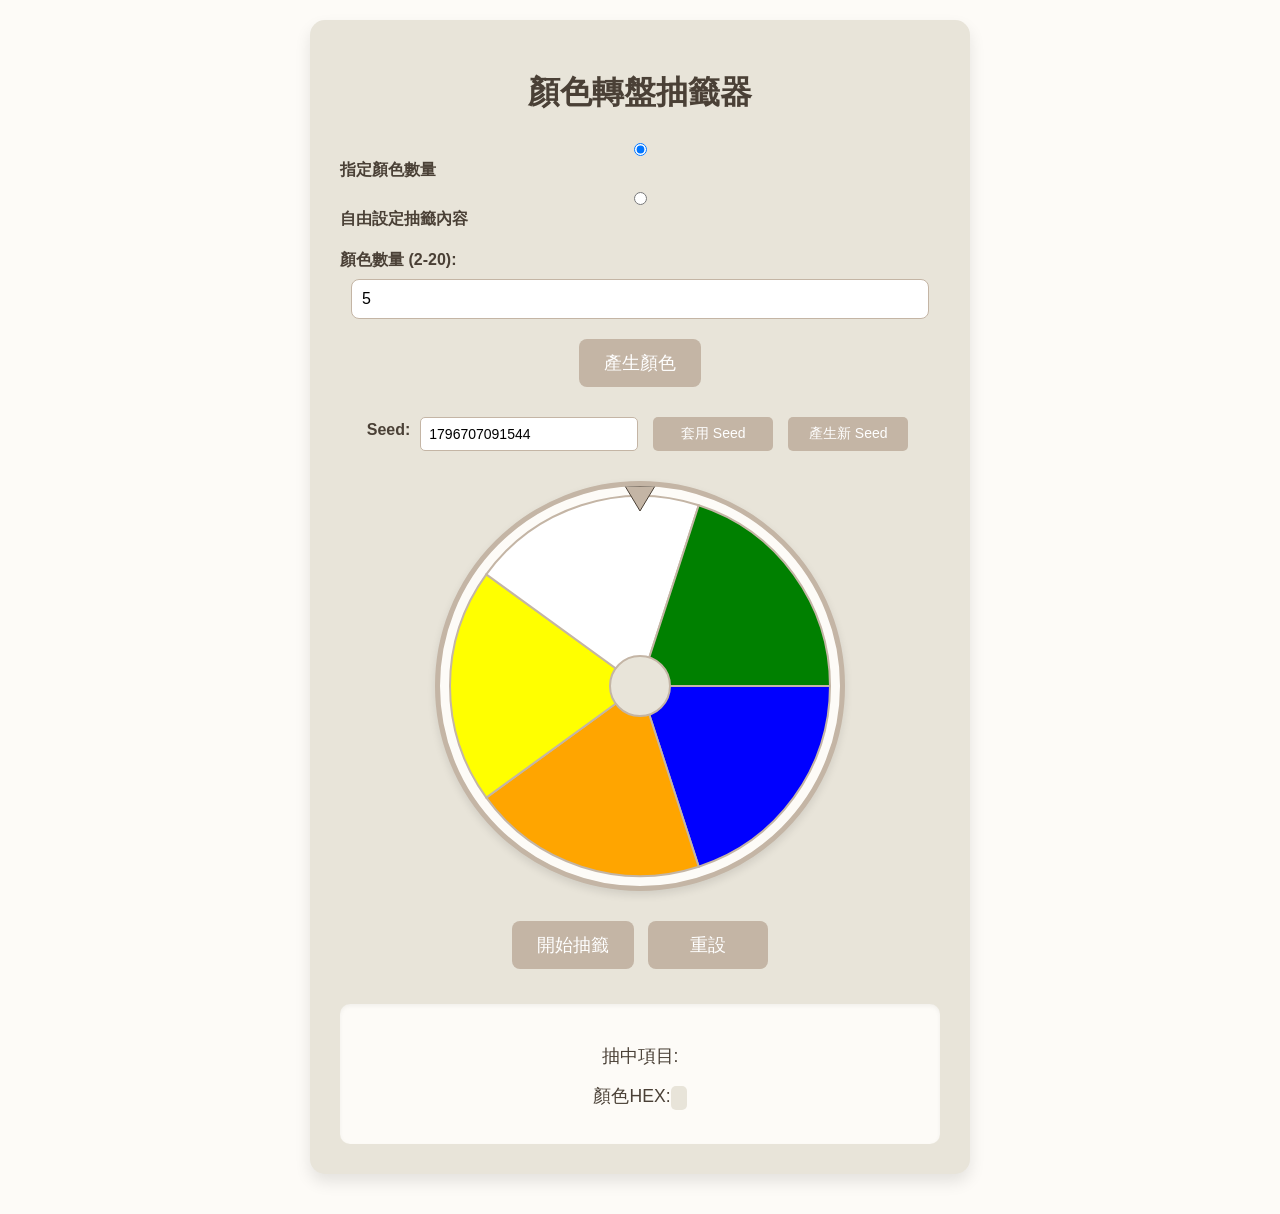
==== index.html @ 840bf8fc "Deploy static page" ====
<!-- Version: v1.0.3 -->
<!DOCTYPE html>
<html lang="zh-Hant">
<head>
    <meta charset="UTF-8">
    <meta name="viewport" content="width=device-width, initial-scale=1.0">
    <title>顏色轉盤抽籤器</title>
    <style>
        body {
            font-family: 'Segoe UI', Tahoma, Geneva, Verdana, sans-serif;
            display: flex;
            flex-direction: column;
            align-items: center;
            justify-content: flex-start; /* Align to top for better layout on smaller screens */
            min-height: 100vh;
            margin: 0;
            padding: 20px;
            background-color: #FDFBF7; /* 燕麥白 */
            color: #4A4036; /* 深炭棕 */
            box-sizing: border-box;
        }
        .container {
            background-color: #E8E4D9; /* 奶茶米色 */
            padding: 30px;
            border-radius: 15px;
            box-shadow: 0 8px 16px rgba(0, 0, 0, 0.1);
            text-align: center;
            max-width: 600px; /* Wider container for better layout */
            width: 100%;
            margin-bottom: 20px;
        }
        h1 {
            color: #4A4036;
            margin-bottom: 25px;
        }
        .mode-selection {
            margin-bottom: 20px;
        }
        .mode-selection input[type="radio"] {
            margin-right: 5px;
        }
        .mode-selection label {
            margin-right: 15px;
            font-weight: bold;
            cursor: pointer;
        }
        label {
            display: block;
            margin-bottom: 8px;
            font-weight: bold;
            text-align: left;
        }
        input[type="number"],
        textarea {
            width: calc(100% - 22px); /* Account for padding and border */
            padding: 10px;
            margin-bottom: 15px;
            border: 1px solid #C4B5A5;
            border-radius: 8px;
            font-size: 16px;
            box-sizing: border-box;
        }
        button {
            background-color: #C4B5A5; /* 莫蘭迪駝色 */
            color: white;
            padding: 12px 25px;
            border: none;
            border-radius: 8px;
            font-size: 18px;
            cursor: pointer;
            transition: background-color 0.3s ease, transform 0.1s ease;
            margin: 5px;
            min-width: 120px;
        }
        button:hover {
            background-color: #A59685;
            transform: translateY(-2px);
        }
        button:disabled {
            background-color: #D3D3D3;
            cursor: not-allowed;
            transform: none;
        }
        #wheelCanvas {
            background-color: #FDFBF7; /* Inner background for canvas */
            border: 5px solid #C4B5A5;
            border-radius: 50%; /* Make it a perfect circle */
            margin: 25px auto;
            display: block;
            box-shadow: 0 4px 8px rgba(0, 0, 0, 0.1);
        }
        #result {
            margin-top: 30px;
            padding: 20px;
            background-color: #FDFBF7;
            border-radius: 10px;
            box-shadow: inset 0 2px 4px rgba(0, 0, 0, 0.05);
            min-height: 100px;
            display: flex;
            flex-direction: column;
            justify-content: center;
            align-items: center;
        }
        #result p {
            margin: 8px 0;
            font-size: 1.1em;
            font-weight: 500;
        }
        #pickedItem {
            font-size: 1.3em;
            font-weight: bold;
            color: #4A4036;
        }
        #pickedColorCode {
            font-family: 'Courier New', Courier, monospace;
            background-color: #E8E4D9;
            padding: 3px 8px;
            border-radius: 5px;
            font-size: 0.9em;
        }
        #pickedColorBlock {
            width: 60px;
            height: 60px;
            border-radius: 50%;
            margin-left: 15px;
            vertical-align: middle;
            box-shadow: 0 2px 5px rgba(0, 0, 0, 0.2);
        }

        /* Responsive adjustments */
        @media (max-width: 600px) {
            .container {
                padding: 20px;
            }
            button {
                width: calc(100% - 10px);
                margin: 5px 0;
            }
            #wheelCanvas {
                width: 280px;
                height: 280px;
            }
        }
    </style>
</head>
<body>
    <div class="container">
        <h1>顏色轉盤抽籤器</h1>

        <div class="mode-selection">
            <input type="radio" id="modeColors" name="mode" value="colors" checked onchange="switchMode()">
            <label for="modeColors">指定顏色數量</label>
            <input type="radio" id="modeCustom" name="mode" value="custom" onchange="switchMode()">
            <label for="modeCustom">自由設定抽籤內容</label>
        </div>

        <div id="colors-mode-controls">
            <label for="colorCount">顏色數量 (2-20):</label>
            <input type="number" id="colorCount" value="5" min="2" max="20">
            <button onclick="generateColorsAndDraw()">產生顏色</button>
        </div>

        <div id="custom-mode-controls" style="display:none;">
            <label for="customItems">輸入項目 (每行一個):</label>
            <textarea id="customItems" rows="5" placeholder="吃火鍋
吃壽司
吃牛排"></textarea>
            <button onclick="setCustomItemsAndDraw()">設定項目</button>
        </div>

        <div class="seed-controls" style="margin-top: 20px; margin-bottom: 20px; display: flex; align-items: center; justify-content: center; flex-wrap: wrap;">
            <label for="seedInput" style="margin-right: 10px; font-weight: bold;">Seed:</label>
            <input type="text" id="seedInput" placeholder="輸入 Seed 或留空自動產生" style="padding: 8px; border: 1px solid #C4B5A5; border-radius: 5px; font-size: 14px; margin-right: 10px; flex-grow: 1; max-width: 200px;">
            <button onclick="setSeedAndRegenerate()" style="background-color: #C4B5A5; color: white; padding: 8px 15px; border: none; border-radius: 5px; cursor: pointer; margin-right: 10px; font-size: 14px;">套用 Seed</button>
            <button onclick="generateAndSetNewSeed()" style="background-color: #C4B5A5; color: white; padding: 8px 15px; border: none; border-radius: 5px; cursor: pointer; font-size: 14px;">產生新 Seed</button>
        </div>

        <canvas id="wheelCanvas" width="400" height="400"></canvas>

        <button id="spinButton" onclick="spinWheel()">開始抽籤</button>
        <button id="resetButton" onclick="resetTool()">重設</button>

        <div id="result">
            <p>抽中項目: <span id="pickedItem"></span></p>
            <p>顏色HEX: <span id="pickedColorCode"></span></p>
            <div id="pickedColorBlock" style="width: 60px; height: 60px; border: 1px solid #4A4036; display: inline-block; vertical-align: middle;"></div>
        </div>
    </div>

    <script>
        const canvas = document.getElementById('wheelCanvas');
        const ctx = canvas.getContext('2d');
        const colorCountInput = document.getElementById('colorCount');
        const customItemsTextarea = document.getElementById('customItems');
        const spinButton = document.getElementById('spinButton');
        const resetButton = document.getElementById('resetButton');
        const pickedItemSpan = document.getElementById('pickedItem');
        const pickedColorCodeSpan = document.getElementById('pickedColorCode');
        const pickedColorBlockDiv = document.getElementById('pickedColorBlock');

        let wheelItems = []; // [{text: 'Red', color: '#FF0000', originalIndex: 0}]
        let currentRotation = 0;
        let isSpinning = false;
        let animationId = null;

        let currentSeed = null;
        const SEED_STORAGE_KEY = 'lottery_picker_seed';
        const SIMILARITY_HUE_THRESHOLD = 25; // 25 degrees difference for similarity

        // Simple Linear Congruential Generator (LCG) for seeded randomness
        function seededRandom(seed) {
            let a = 1664525;
            let c = 1013904223;
            let m = Math.pow(2, 32);
            let state = Number(seed) % m; // Ensure seed is a number and within bounds
            if (isNaN(state)) state = 0; // Fallback for non-numeric seeds

            return function() {
                state = (a * state + c) % m;
                return state / m; // Return a float between 0 and 1
            };
        }

        // Generates a more unpredictable seed for initial load or 'New Seed' button
        function generateTrulyRandomSeed() {
            // Use a combination of Math.random, Date.now, and bitwise operations for a better seed
            return Math.floor(Math.random() * 1000000000) + Date.now() + (Math.random() * 1000 | 0);
        }

        function getSeedFromInput() {
            const seedInputValue = document.getElementById('seedInput').value.trim();
            if (seedInputValue) {
                // Try to parse as a number, otherwise use as string seed (which seededRandom will handle)
                const parsedSeed = parseFloat(seedInputValue);
                return isNaN(parsedSeed) ? seedInputValue : parsedSeed;
            }
            return null; // No seed provided
        }

        function updateSeedInputAndState(seed) {
            currentSeed = seed;
            document.getElementById('seedInput').value = seed === null ? '' : seed;
            try {
                localStorage.setItem(SEED_STORAGE_KEY, seed === null ? '' : seed);
            } catch (e) {
                console.error("Failed to save seed to localStorage:", e);
            }
        }

        function generateAndSetNewSeed() {
            const newSeed = generateTrulyRandomSeed();
            updateSeedInputAndState(newSeed);
            regenerateColors();
        }

        function setSeedAndRegenerate() {
            const newSeed = getSeedFromInput();
            updateSeedInputAndState(newSeed);
            regenerateColors();
        }

        function regenerateColors() {
            if (isSpinning) return; // Don't regenerate while spinning
            const seedToUse = currentSeed !== null ? currentSeed : getSeedFromInput();
            if (document.getElementById('modeColors').checked) {
                generateColorsAndDraw(seedToUse);
            } else {
                setCustomItemsAndDraw(seedToUse);
            }
            clearResult();
        }

        // HSL to HEX converter
        function hslToHex(h, s, l) {
            l /= 100;
            const a = s * Math.min(l, 1 - l) / 100;
            const f = n => {
                const k = (n + h / 30) % 12;
                const color = l - a * Math.max(Math.min(k - 3, 9 - k, 1), -1);
                return Math.round(255 * color).toString(16).padStart(2, '0');
            };
            return `#${f(0)}${f(8)}${f(4)}`;
        }

        // Helper to convert hex to HSL for similarity comparison
        function hexToHsl(hex) {
            let r = parseInt(hex.substring(1, 3), 16) / 255;
            let g = parseInt(hex.substring(3, 5), 16) / 255;
            let b = parseInt(hex.substring(5, 7), 16) / 255;

            let max = Math.max(r, g, b), min = Math.min(r, g, b);
            let h, s, l = (max + min) / 2;

            if (max === min) {
                h = s = 0; // achromatic
            } else {
                let d = max - min;
                s = l > 0.5 ? d / (2 - max - min) : d / (max + min);
                switch (max) {
                    case r: h = (g - b) / d + (g < b ? 6 : 0); break;
                    case g: h = (b - r) / d + 2; break;
                    case b: h = (r - g) / d + 4; break;
                }
                h /= 6;
            }

            return {
                h: h * 360,
                s: s * 100,
                l: l * 100
            };
        }

        // Check if a color is too similar to any color in a list
        function isColorSimilar(newHex, existingHexList, hueThreshold = SIMILARITY_HUE_THRESHOLD) { 
            const newHsl = hexToHsl(newHex);
            for (const existingHex of existingHexList) {
                const existingHsl = hexToHsl(existingHex);
                // Calculate absolute hue difference, considering the circular nature of hue (0-360)
                let hueDiff = Math.abs(newHsl.h - existingHsl.h);
                if (hueDiff > 180) { // Handle wrap around (e.g., 350 and 10 are only 20 apart)
                    hueDiff = 360 - hueDiff;
                }
                // For simplicity, primarily check hue similarity. Saturation and Lightness are relatively constant (70,60).
                if (hueDiff < hueThreshold) {
                    return true; // Too similar
                }
            }
            return false; // Not similar to any existing color
        }

        // Define common colors (expanded to 10)
        const commonColors = [
            '#000000', // Black
            '#FFFFFF', // White
            '#FF0000', // Red
            '#008000', // Green
            '#0000FF', // Blue
            '#FFFF00', // Yellow
            '#808080', // Grey
            '#FFA500', // Orange
            '#800080', // Purple
            '#00FFFF'  // Cyan
        ];
        const NUM_COMMON_COLORS = commonColors.length; // This will be 10

        // Generate an array of colors, ensuring common colors are included first, using a seed
        function generateColors(count, seed) {
            const finalGeneratedColors = [];
            const commonColorsPool = [...commonColors];
            const usedColors = new Set();
            const rng = seededRandom(seed === null ? generateTrulyRandomSeed() : seed); // Use provided seed or generate one

            // Determine how many colors to pick from commonColors
            const numToPickFromCommon = Math.min(count, NUM_COMMON_COLORS);

            // Pick unique common colors
            for (let i = 0; i < numToPickFromCommon; i++) {
                if (commonColorsPool.length === 0) break; 
                const randomIndex = Math.floor(rng() * commonColorsPool.length);
                const color = commonColorsPool[randomIndex];
                finalGeneratedColors.push(color);
                usedColors.add(color);
                commonColorsPool.splice(randomIndex, 1); // Remove the picked color from the pool
            }

            // If more colors are needed, generate random unique colors
            const numToGenerateRandomly = count - finalGeneratedColors.length;
            for (let i = 0; i < numToGenerateRandomly; i++) {
                let randomColor;
                let attempts = 0; // Add attempts counter to prevent infinite loops in extreme cases
                do { // Use do-while to ensure at least one generation
                    const hue = rng() * 360;
                    randomColor = hslToHex(hue, 70, 60);
                    attempts++;
                } while ((usedColors.has(randomColor) || isColorSimilar(randomColor, Array.from(usedColors))) && attempts < 500); // Limit attempts to avoid infinite loops

                if (!usedColors.has(randomColor) && !isColorSimilar(randomColor, Array.from(usedColors))) {
                     finalGeneratedColors.push(randomColor);
                     usedColors.add(randomColor);
                } else if (attempts >= 500) {
                    // Fallback: if after many attempts we can't find a unique and dissimilar color, just add a random unique one.
                    // This can happen if the requested 'count' is too high for the given similarity threshold.
                    let fallbackColor;
                    do {
                        const hue = rng() * 360;
                        fallbackColor = hslToHex(hue, 70, 60);
                    } while (usedColors.has(fallbackColor));
                    finalGeneratedColors.push(fallbackColor);
                    usedColors.add(fallbackColor);
                }
            }
            return finalGeneratedColors;
        }

        // Get contrasting text color for readability
        function getComplimentaryTextColor(hex) {
            const r = parseInt(hex.substring(1, 3), 16);
            const g = parseInt(hex.substring(3, 5), 16);
            const b = parseInt(hex.substring(5, 7), 16);
            const luminance = (0.299 * r + 0.587 * g + 0.114 * b) / 255;
            return luminance > 0.5 ? '#4A4036' : '#FFFFFF'; // Dark brown for light background, white for dark
        }

        // Draw the wheel
        function drawWheel() {
            ctx.clearRect(0, 0, canvas.width, canvas.height);
            const centerX = canvas.width / 2;
            const centerY = canvas.height / 2;
            const radius = Math.min(centerX, centerY) - 10; // -10 for border margin
            const sliceAngle = wheelItems.length > 0 ? (2 * Math.PI / wheelItems.length) : 0;

            ctx.save();
            ctx.translate(centerX, centerY);
            ctx.rotate(currentRotation);

            wheelItems.forEach((item, i) => {
                ctx.beginPath();
                ctx.moveTo(0, 0);
                ctx.arc(0, 0, radius, i * sliceAngle, (i + 1) * sliceAngle);
                ctx.closePath();
                ctx.fillStyle = item.color;
                ctx.fill();
                ctx.lineWidth = 2;
                ctx.strokeStyle = '#C4B5A5'; // Border color for slices
                ctx.stroke();

                // Draw text for custom items
                if (document.getElementById('modeCustom').checked && item.text) {
                    ctx.save();
                    ctx.rotate(i * sliceAngle + sliceAngle / 2);
                    ctx.textAlign = 'right';
                    ctx.fillStyle = getComplimentaryTextColor(item.color);
                    ctx.font = 'bold 16px sans-serif';

                    // Wrap text if too long for slice
                    const maxTextWidth = radius - 30; // Max width for text
                    const words = item.text.split(' ');
                    let line = '';
                    let lines = [];

                    for (let n = 0; n < words.length; n++) {
                        let testLine = line + words[n] + ' ';
                        let metrics = ctx.measureText(testLine);
                        let testWidth = metrics.width;
                        if (testWidth > maxTextWidth && n > 0) {
                            lines.push(line);
                            line = words[n] + ' ';
                        } else {
                            line = testLine;
                        }
                    }
                    lines.push(line);

                    // Adjust text position for multiple lines
                    let textY = - (lines.length - 1) * 10 / 2; // Roughly center vertically

                    lines.forEach(function(lineText) {
                        ctx.fillText(lineText.trim(), radius - 15, textY);
                        textY += 20; // Line height
                    });

                    ctx.restore();
                }
            });

            ctx.restore();

            // Draw center circle
            ctx.beginPath();
            ctx.arc(centerX, centerY, 30, 0, 2 * Math.PI);
            ctx.fillStyle = '#E8E4D9';
            ctx.fill();
            ctx.lineWidth = 2;
            ctx.strokeStyle = '#C4B5A5';
            ctx.stroke();

            // Draw pointer (triangle at the top of the canvas)
            ctx.beginPath();
            ctx.moveTo(centerX - 15, 0); // Point A (left of top center)
            ctx.lineTo(centerX + 15, 0); // Point B (right of top center)
            ctx.lineTo(centerX, 25);    // Point C (bottom of triangle)
            ctx.closePath();
            ctx.fillStyle = '#C4B5A5';
            ctx.fill();
            ctx.strokeStyle = '#4A4036';
            ctx.lineWidth = 1;
            ctx.stroke();
        }

        // Spin animation
        function spinWheel() {
            if (isSpinning || wheelItems.length === 0) return;
            isSpinning = true;
            spinButton.disabled = true;
            resetButton.disabled = true;

            clearResult();

            const numRotations = 5; // Minimum full rotations
            const seedForTarget = currentSeed !== null ? currentSeed : getSeedFromInput();
            const rngForTarget = seededRandom(seedForTarget === null ? generateTrulyRandomSeed() : seedForTarget);
            const targetSliceIndex = Math.floor(rngForTarget() * wheelItems.length);

            const sliceAngle = (2 * Math.PI / wheelItems.length);
            
            // Calculate target end rotation
            let finalRotationOffset = (1.5 * Math.PI) - (targetSliceIndex * sliceAngle + sliceAngle / 2);
            // Normalize to be positive
            while (finalRotationOffset < 0) finalRotationOffset += 2 * Math.PI;
            
            const totalRotation = currentRotation + finalRotationOffset + (numRotations * 2 * Math.PI);

            const duration = 3000; // ms
            const startTime = performance.now();

            function animate(currentTime) {
                const elapsed = currentTime - startTime;
                const progress = Math.min(elapsed / duration, 1);
                
                // Ease-out cubic
                const easeProgress = 1 - Math.pow(1 - progress, 3);
                
                currentRotation = totalRotation * easeProgress;
                drawWheel();

                if (progress < 1) {
                    animationId = requestAnimationFrame(animate);
                } else {
                    isSpinning = false;
                    spinButton.disabled = false;
                    resetButton.disabled = false;
                    
                    // Ensure final rotation is exact and items align correctly
                    currentRotation = totalRotation; 
                    drawWheel(); // Redraw with exact final rotation

                    // Display the result based on the target slice index
                    displayResult(targetSliceIndex);
                }
            }
            animationId = requestAnimationFrame(animate);
        }

        // Display the final result
        function displayResult(index) {
            const item = wheelItems[index];
            pickedItemSpan.textContent = item.text;
            pickedColorCodeSpan.textContent = item.color;
            pickedColorBlockDiv.style.backgroundColor = item.color;
            pickedColorBlockDiv.style.display = 'inline-block';
        }

        // Mode switching logic
        function switchMode() {
            const modeColors = document.getElementById('modeColors');
            const colorsModeControls = document.getElementById('colors-mode-controls');
            const customModeControls = document.getElementById('custom-mode-controls');

            if (modeColors.checked) {
                colorsModeControls.style.display = 'block';
                customModeControls.style.display = 'none';
                generateColorsAndDraw(currentSeed); // Initialize with colors using current seed
            } else {
                colorsModeControls.style.display = 'none';
                customModeControls.style.display = 'block';
                setCustomItemsAndDraw(currentSeed); // Initialize with custom items using current seed
            }
        }

        // Generate colors and redraw for color quantity mode
        function generateColorsAndDraw(seed) { // Added seed parameter
            const count = parseInt(colorCountInput.value, 10);
            if (isNaN(count) || count < 2 || count > 20) {
                alert('請輸入 2 到 20 之間的顏色數量！');
                colorCountInput.value = Math.max(2, Math.min(20, count || 5)); // Clamp value
                return;
            }
            const colors = generateColors(count, seed); // Pass seed
            wheelItems = colors.map((color, i) => ({
                text: `顏色 ${i + 1}`, 
                color: color,
                originalIndex: i
            }));
            currentRotation = 0; // Reset rotation
            drawWheel();
            clearResult();
        }

        // Set custom items and redraw for custom content mode
        function setCustomItemsAndDraw(seed) { // Added seed parameter
            const items = customItemsTextarea.value.split('\n').map(item => item.trim()).filter(item => item !== '');
            if (items.length === 0) {
                alert('請輸入至少一個抽籤項目！');
                wheelItems = []; // Clear items
                drawWheel(); // Redraw empty wheel
                clearResult();
                return;
            }
            // Generate colors for custom items using the provided seed
            const colors = generateColors(items.length, seed); // Pass seed
            wheelItems = items.map((text, i) => ({
                text: text,
                color: colors[i],
                originalIndex: i
            }));
            currentRotation = 0; // Reset rotation
            drawWheel();
            clearResult();
        }

        // Reset function
        function resetTool() {
            if (isSpinning) {
                cancelAnimationFrame(animationId);
                isSpinning = false;
                spinButton.disabled = false;
                resetButton.disabled = false;
            }
            // Reset seed input to currentSeed state and generate new if null
            if (currentSeed === null) {
                updateSeedInputAndState(generateTrulyRandomSeed());
            } else {
                document.getElementById('seedInput').value = currentSeed;
            }
            document.getElementById('modeColors').checked = true;
            colorCountInput.value = 5;
            customItemsTextarea.value = '';
            switchMode(); // This will also call generateColorsAndDraw with currentSeed
            clearResult();
        }

        // Clear result display
        function clearResult() {
            pickedItemSpan.textContent = '';
            pickedColorCodeSpan.textContent = '';
            pickedColorBlockDiv.style.backgroundColor = 'transparent';
            pickedColorBlockDiv.style.display = 'none';
        }

        // Initial setup
        window.onload = () => {
            // Try to load seed from localStorage
            const savedSeed = localStorage.getItem(SEED_STORAGE_KEY);
            if (savedSeed) {
                updateSeedInputAndState(savedSeed);
            } else {
                updateSeedInputAndState(generateTrulyRandomSeed()); // Generate a new seed if none saved
            }
            switchMode(); // Set initial mode (colors) and draw with the current seed
        };
    </script>
</body>
</html>
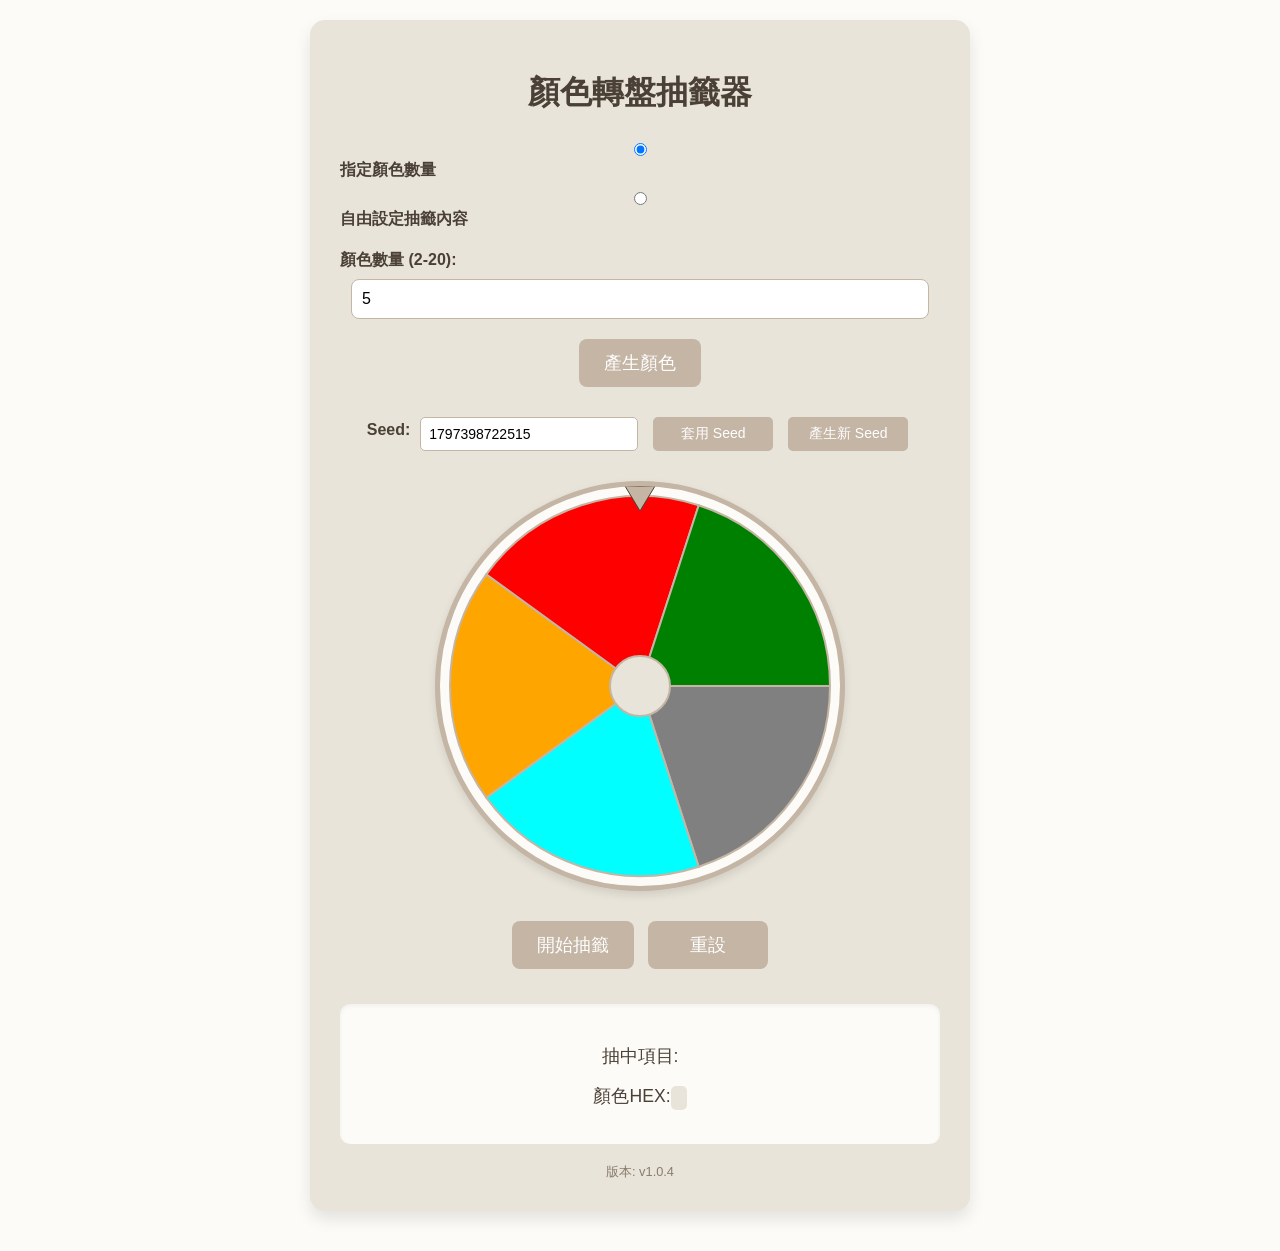
==== commit ca6604b4: "Deploy static page" ====
--- a/index.html
+++ b/index.html
@@ -1,4 +1,4 @@
-<!-- Version: v1.0.3 -->
+<!-- Version: v1.0.4 -->
 <!DOCTYPE html>
 <html lang="zh-Hant">
 <head>
@@ -129,16 +129,64 @@
 
         /* Responsive adjustments */
         @media (max-width: 600px) {
+            body {
+                padding: 10px; /* Reduced body padding for mobile */
+            }
             .container {
-                padding: 20px;
+                padding: 20px 15px; /* Adjust container padding */
+            }
+            h1 {
+                font-size: 1.8em; /* Slightly smaller heading */
+            }
+            .mode-selection label {
+                margin-right: 10px;
+            }
+            input[type="number"],
+            textarea {
+                font-size: 15px;
+                padding: 8px;
             }
             button {
                 width: calc(100% - 10px);
                 margin: 5px 0;
-            }
+                font-size: 16px; /* Smaller button font */
+                padding: 10px 15px;
+            }
+            .seed-controls button { /* Specific adjustment for seed buttons */
+                margin: 5px;
+                font-size: 14px;
+                padding: 8px 12px;
+            }
+            #seedInput {
+                max-width: none; /* Allow seed input to grow fully on mobile */
+                width: calc(100% - 10px); /* Fill space with some margin */
+                margin-bottom: 10px;
+            }
+            .seed-controls {
+                flex-direction: column; /* Stack seed controls vertically */
+                align-items: stretch;
+            }
+            .seed-controls label {
+                text-align: center;
+                margin-right: 0;
+                margin-bottom: 5px;
+            }
+
             #wheelCanvas {
                 width: 280px;
                 height: 280px;
+            }
+            #result {
+                padding: 15px;
+            }
+            #pickedItem {
+                font-size: 1.1em;
+            }
+            #pickedColorCode {
+                font-size: 0.8em;
+            }
+            .version-display {
+                font-size: 0.7em;
             }
         }
     </style>
@@ -184,6 +232,10 @@
             <p>抽中項目: <span id="pickedItem"></span></p>
             <p>顏色HEX: <span id="pickedColorCode"></span></p>
             <div id="pickedColorBlock" style="width: 60px; height: 60px; border: 1px solid #4A4036; display: inline-block; vertical-align: middle;"></div>
+        </div>
+
+        <div class="version-display" style="margin-top: 20px; font-size: 0.8em; color: #8A7B6D;">
+            版本: v1.0.4
         </div>
     </div>
 
@@ -314,7 +366,13 @@
         // Check if a color is too similar to any color in a list
         function isColorSimilar(newHex, existingHexList, hueThreshold = SIMILARITY_HUE_THRESHOLD) { 
             const newHsl = hexToHsl(newHex);
+            // Treat black and white as unique and not similar to other hues
+            if (newHex === '#000000' || newHex === '#FFFFFF') return false; 
+
             for (const existingHex of existingHexList) {
+                // Also treat black and white in existing list as unique
+                if (existingHex === '#000000' || existingHex === '#FFFFFF') continue;
+
                 const existingHsl = hexToHsl(existingHex);
                 // Calculate absolute hue difference, considering the circular nature of hue (0-360)
                 let hueDiff = Math.abs(newHsl.h - existingHsl.h);
@@ -351,12 +409,11 @@
             const usedColors = new Set();
             const rng = seededRandom(seed === null ? generateTrulyRandomSeed() : seed); // Use provided seed or generate one
 
-            // Determine how many colors to pick from commonColors
-            const numToPickFromCommon = Math.min(count, NUM_COMMON_COLORS);
-
             // Pick unique common colors
-            for (let i = 0; i < numToPickFromCommon; i++) {
-                if (commonColorsPool.length === 0) break; 
+            for (let i = 0; i < NUM_COMMON_COLORS; i++) { // Always add all common colors if count allows
+                if (finalGeneratedColors.length >= count) break; // Stop if we have enough colors
+                if (commonColorsPool.length === 0) break; // Should not happen if count <= NUM_COMMON_COLORS
+
                 const randomIndex = Math.floor(rng() * commonColorsPool.length);
                 const color = commonColorsPool[randomIndex];
                 finalGeneratedColors.push(color);
@@ -364,23 +421,22 @@
                 commonColorsPool.splice(randomIndex, 1); // Remove the picked color from the pool
             }
 
-            // If more colors are needed, generate random unique colors
+            // If more colors are needed, generate random unique and dissimilar colors
             const numToGenerateRandomly = count - finalGeneratedColors.length;
             for (let i = 0; i < numToGenerateRandomly; i++) {
                 let randomColor;
                 let attempts = 0; // Add attempts counter to prevent infinite loops in extreme cases
                 do { // Use do-while to ensure at least one generation
                     const hue = rng() * 360;
-                    randomColor = hslToHex(hue, 70, 60);
+                    randomColor = hslToHex(hue, 70, 60); // Keep saturation and lightness consistent for now
                     attempts++;
-                } while ((usedColors.has(randomColor) || isColorSimilar(randomColor, Array.from(usedColors))) && attempts < 500); // Limit attempts to avoid infinite loops
+                } while ((usedColors.has(randomColor) || isColorSimilar(randomColor, Array.from(usedColors))) && attempts < 500); // Limit attempts
 
                 if (!usedColors.has(randomColor) && !isColorSimilar(randomColor, Array.from(usedColors))) {
                      finalGeneratedColors.push(randomColor);
                      usedColors.add(randomColor);
                 } else if (attempts >= 500) {
-                    // Fallback: if after many attempts we can't find a unique and dissimilar color, just add a random unique one.
-                    // This can happen if the requested 'count' is too high for the given similarity threshold.
+                    // Fallback: if after many attempts we can't find a unique and dissimilar color, just add a unique one.
                     let fallbackColor;
                     do {
                         const hue = rng() * 360;
@@ -498,9 +554,8 @@
             clearResult();
 
             const numRotations = 5; // Minimum full rotations
-            const seedForTarget = currentSeed !== null ? currentSeed : getSeedFromInput();
-            const rngForTarget = seededRandom(seedForTarget === null ? generateTrulyRandomSeed() : seedForTarget);
-            const targetSliceIndex = Math.floor(rngForTarget() * wheelItems.length);
+            // FIX: Use Math.random() for genuinely random spin outcomes, not seeded RNG
+            const targetSliceIndex = Math.floor(Math.random() * wheelItems.length); 
 
             const sliceAngle = (2 * Math.PI / wheelItems.length);
             
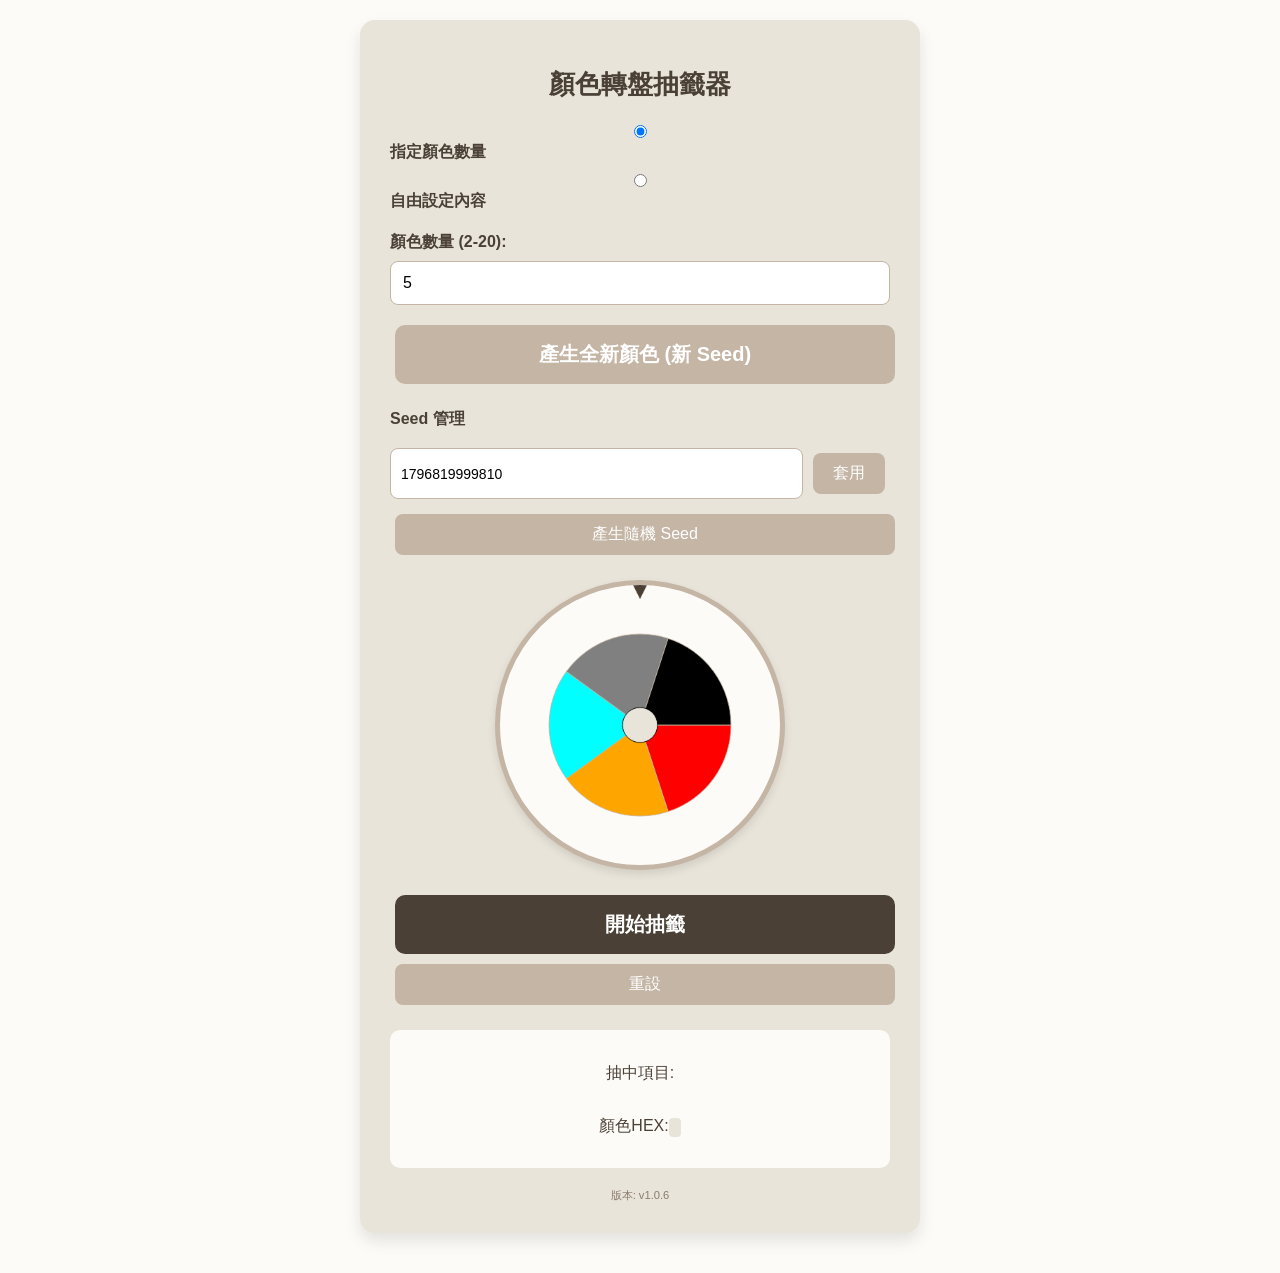
==== commit 3947b6ed: "Deploy static page" ====
--- a/index.html
+++ b/index.html
@@ -1,4 +1,4 @@
-<!-- Version: v1.0.4 -->
+<!-- Version: v1.0.6 -->
 <!DOCTYPE html>
 <html lang="zh-Hant">
 <head>
@@ -11,183 +11,72 @@
             display: flex;
             flex-direction: column;
             align-items: center;
-            justify-content: flex-start; /* Align to top for better layout on smaller screens */
+            justify-content: flex-start;
             min-height: 100vh;
             margin: 0;
             padding: 20px;
-            background-color: #FDFBF7; /* 燕麥白 */
-            color: #4A4036; /* 深炭棕 */
+            background-color: #FDFBF7;
+            color: #4A4036;
             box-sizing: border-box;
         }
         .container {
-            background-color: #E8E4D9; /* 奶茶米色 */
+            background-color: #E8E4D9;
             padding: 30px;
             border-radius: 15px;
             box-shadow: 0 8px 16px rgba(0, 0, 0, 0.1);
             text-align: center;
-            max-width: 600px; /* Wider container for better layout */
+            max-width: 500px;
             width: 100%;
             margin-bottom: 20px;
         }
-        h1 {
-            color: #4A4036;
-            margin-bottom: 25px;
-        }
-        .mode-selection {
-            margin-bottom: 20px;
-        }
-        .mode-selection input[type="radio"] {
-            margin-right: 5px;
-        }
-        .mode-selection label {
-            margin-right: 15px;
+        h1 { color: #4A4036; margin-bottom: 20px; font-size: 1.6em; }
+        .mode-selection { margin-bottom: 20px; }
+        .mode-selection input[type="radio"] { margin-right: 5px; }
+        .mode-selection label { margin-right: 15px; font-weight: bold; cursor: pointer; }
+        label { display: block; margin-bottom: 8px; font-weight: bold; text-align: left; }
+        
+        input[type="number"], textarea {
+            width: 100%; padding: 12px; margin-bottom: 15px; border: 1px solid #C4B5A5; border-radius: 8px; font-size: 16px; box-sizing: border-box;
+        }
+
+        /* Main Action Buttons */
+        .btn-primary {
+            width: 100%;
+            padding: 16px;
+            font-size: 20px;
             font-weight: bold;
+            background-color: #C4B5A5;
+            color: white;
+            border: none;
+            border-radius: 10px;
             cursor: pointer;
-        }
-        label {
-            display: block;
-            margin-bottom: 8px;
-            font-weight: bold;
-            text-align: left;
-        }
-        input[type="number"],
-        textarea {
-            width: calc(100% - 22px); /* Account for padding and border */
-            padding: 10px;
-            margin-bottom: 15px;
-            border: 1px solid #C4B5A5;
-            border-radius: 8px;
-            font-size: 16px;
-            box-sizing: border-box;
-        }
+            margin-top: 5px;
+            transition: background-color 0.3s, transform 0.1s;
+        }
+        .btn-primary:hover { background-color: #A59685; transform: translateY(-2px); }
+        .btn-primary:disabled { background-color: #D3D3D3; cursor: not-allowed; transform: none; }
+
         button {
-            background-color: #C4B5A5; /* 莫蘭迪駝色 */
-            color: white;
-            padding: 12px 25px;
-            border: none;
-            border-radius: 8px;
-            font-size: 18px;
-            cursor: pointer;
-            transition: background-color 0.3s ease, transform 0.1s ease;
-            margin: 5px;
-            min-width: 120px;
-        }
-        button:hover {
-            background-color: #A59685;
-            transform: translateY(-2px);
-        }
-        button:disabled {
-            background-color: #D3D3D3;
-            cursor: not-allowed;
-            transform: none;
-        }
+            background-color: #C4B5A5; color: white; padding: 10px 20px; border: none; border-radius: 8px; font-size: 16px; cursor: pointer; margin: 5px;
+        }
+
+        .seed-controls { margin: 20px 0; display: flex; flex-direction: column; gap: 10px; }
+        .seed-input-group { display: flex; gap: 5px; width: 100%; }
+        .seed-input-group input { flex-grow: 1; padding: 10px; border: 1px solid #C4B5A5; border-radius: 8px; font-size: 14px; }
+
         #wheelCanvas {
-            background-color: #FDFBF7; /* Inner background for canvas */
-            border: 5px solid #C4B5A5;
-            border-radius: 50%; /* Make it a perfect circle */
-            margin: 25px auto;
-            display: block;
-            box-shadow: 0 4px 8px rgba(0, 0, 0, 0.1);
-        }
-        #result {
-            margin-top: 30px;
-            padding: 20px;
-            background-color: #FDFBF7;
-            border-radius: 10px;
-            box-shadow: inset 0 2px 4px rgba(0, 0, 0, 0.05);
-            min-height: 100px;
-            display: flex;
-            flex-direction: column;
-            justify-content: center;
-            align-items: center;
-        }
-        #result p {
-            margin: 8px 0;
-            font-size: 1.1em;
-            font-weight: 500;
-        }
-        #pickedItem {
-            font-size: 1.3em;
-            font-weight: bold;
-            color: #4A4036;
-        }
-        #pickedColorCode {
-            font-family: 'Courier New', Courier, monospace;
-            background-color: #E8E4D9;
-            padding: 3px 8px;
-            border-radius: 5px;
-            font-size: 0.9em;
-        }
-        #pickedColorBlock {
-            width: 60px;
-            height: 60px;
-            border-radius: 50%;
-            margin-left: 15px;
-            vertical-align: middle;
-            box-shadow: 0 2px 5px rgba(0, 0, 0, 0.2);
-        }
-
-        /* Responsive adjustments */
-        @media (max-width: 600px) {
-            body {
-                padding: 10px; /* Reduced body padding for mobile */
-            }
-            .container {
-                padding: 20px 15px; /* Adjust container padding */
-            }
-            h1 {
-                font-size: 1.8em; /* Slightly smaller heading */
-            }
-            .mode-selection label {
-                margin-right: 10px;
-            }
-            input[type="number"],
-            textarea {
-                font-size: 15px;
-                padding: 8px;
-            }
-            button {
-                width: calc(100% - 10px);
-                margin: 5px 0;
-                font-size: 16px; /* Smaller button font */
-                padding: 10px 15px;
-            }
-            .seed-controls button { /* Specific adjustment for seed buttons */
-                margin: 5px;
-                font-size: 14px;
-                padding: 8px 12px;
-            }
-            #seedInput {
-                max-width: none; /* Allow seed input to grow fully on mobile */
-                width: calc(100% - 10px); /* Fill space with some margin */
-                margin-bottom: 10px;
-            }
-            .seed-controls {
-                flex-direction: column; /* Stack seed controls vertically */
-                align-items: stretch;
-            }
-            .seed-controls label {
-                text-align: center;
-                margin-right: 0;
-                margin-bottom: 5px;
-            }
-
-            #wheelCanvas {
-                width: 280px;
-                height: 280px;
-            }
-            #result {
-                padding: 15px;
-            }
-            #pickedItem {
-                font-size: 1.1em;
-            }
-            #pickedColorCode {
-                font-size: 0.8em;
-            }
-            .version-display {
-                font-size: 0.7em;
-            }
+            background-color: #FDFBF7; border: 5px solid #C4B5A5; border-radius: 50%; margin: 20px auto; display: block; box-shadow: 0 4px 8px rgba(0,0,0,0.1); width: 280px; height: 280px;
+        }
+        #result { margin-top: 20px; padding: 15px; background-color: #FDFBF7; border-radius: 10px; min-height: 80px; display: flex; flex-direction: column; align-items: center; justify-content: center; }
+        #pickedItem { font-size: 1.2em; font-weight: bold; }
+        #pickedColorCode { font-family: monospace; background: #E8E4D9; padding: 2px 6px; border-radius: 4px; }
+        #pickedColorBlock { width: 50px; height: 50px; border-radius: 50%; margin-top: 10px; border: 1px solid #4A4036; }
+
+        @media (max-width: 480px) {
+            .container { padding: 20px 15px; }
+            h1 { font-size: 1.4em; }
+            #wheelCanvas { width: 250px; height: 250px; }
+            .btn-primary { font-size: 18px; padding: 14px; }
         }
     </style>
 </head>
@@ -199,44 +88,42 @@
             <input type="radio" id="modeColors" name="mode" value="colors" checked onchange="switchMode()">
             <label for="modeColors">指定顏色數量</label>
             <input type="radio" id="modeCustom" name="mode" value="custom" onchange="switchMode()">
-            <label for="modeCustom">自由設定抽籤內容</label>
+            <label for="modeCustom">自由設定內容</label>
         </div>
 
         <div id="colors-mode-controls">
             <label for="colorCount">顏色數量 (2-20):</label>
             <input type="number" id="colorCount" value="5" min="2" max="20">
-            <button onclick="generateColorsAndDraw()">產生顏色</button>
+            <button class="btn-primary" onclick="generateAndSetNewSeed()">產生全新顏色 (新 Seed)</button>
         </div>
 
         <div id="custom-mode-controls" style="display:none;">
             <label for="customItems">輸入項目 (每行一個):</label>
-            <textarea id="customItems" rows="5" placeholder="吃火鍋
-吃壽司
-吃牛排"></textarea>
-            <button onclick="setCustomItemsAndDraw()">設定項目</button>
-        </div>
-
-        <div class="seed-controls" style="margin-top: 20px; margin-bottom: 20px; display: flex; align-items: center; justify-content: center; flex-wrap: wrap;">
-            <label for="seedInput" style="margin-right: 10px; font-weight: bold;">Seed:</label>
-            <input type="text" id="seedInput" placeholder="輸入 Seed 或留空自動產生" style="padding: 8px; border: 1px solid #C4B5A5; border-radius: 5px; font-size: 14px; margin-right: 10px; flex-grow: 1; max-width: 200px;">
-            <button onclick="setSeedAndRegenerate()" style="background-color: #C4B5A5; color: white; padding: 8px 15px; border: none; border-radius: 5px; cursor: pointer; margin-right: 10px; font-size: 14px;">套用 Seed</button>
-            <button onclick="generateAndSetNewSeed()" style="background-color: #C4B5A5; color: white; padding: 8px 15px; border: none; border-radius: 5px; cursor: pointer; font-size: 14px;">產生新 Seed</button>
+            <textarea id="customItems" rows="5" placeholder="吃火鍋&#10;吃壽司&#10;吃牛排"></textarea>
+            <button class="btn-primary" onclick="setCustomItemsAndDraw()">設定項目</button>
+        </div>
+
+        <div class="seed-controls">
+            <label>Seed 管理</label>
+            <div class="seed-input-group">
+                <input type="text" id="seedInput" placeholder="輸入特定 Seed">
+                <button onclick="setSeedAndRegenerate()">套用</button>
+            </div>
+            <button onclick="generateAndSetNewSeed()" style="width: 100%;">產生隨機 Seed</button>
         </div>
 
         <canvas id="wheelCanvas" width="400" height="400"></canvas>
 
-        <button id="spinButton" onclick="spinWheel()">開始抽籤</button>
-        <button id="resetButton" onclick="resetTool()">重設</button>
+        <button id="spinButton" class="btn-primary" style="background-color: #4A4036;" onclick="spinWheel()">開始抽籤</button>
+        <button id="resetButton" style="width: 100%; margin-top: 5px;" onclick="resetTool()">重設</button>
 
         <div id="result">
             <p>抽中項目: <span id="pickedItem"></span></p>
             <p>顏色HEX: <span id="pickedColorCode"></span></p>
-            <div id="pickedColorBlock" style="width: 60px; height: 60px; border: 1px solid #4A4036; display: inline-block; vertical-align: middle;"></div>
-        </div>
-
-        <div class="version-display" style="margin-top: 20px; font-size: 0.8em; color: #8A7B6D;">
-            版本: v1.0.4
-        </div>
+            <div id="pickedColorBlock"></div>
+        </div>
+
+        <div style="margin-top: 20px; font-size: 0.7em; color: #8A7B6D;">版本: v1.0.6</div>
     </div>
 
     <script>
@@ -250,53 +137,37 @@
         const pickedColorCodeSpan = document.getElementById('pickedColorCode');
         const pickedColorBlockDiv = document.getElementById('pickedColorBlock');
 
-        let wheelItems = []; // [{text: 'Red', color: '#FF0000', originalIndex: 0}]
+        let wheelItems = [];
         let currentRotation = 0;
         let isSpinning = false;
         let animationId = null;
-
         let currentSeed = null;
-        const SEED_STORAGE_KEY = 'lottery_picker_seed';
-        const SIMILARITY_HUE_THRESHOLD = 25; // 25 degrees difference for similarity
-
-        // Simple Linear Congruential Generator (LCG) for seeded randomness
+        const SEED_STORAGE_KEY = 'lotter…d_v1';
+        const SIMILARITY_HUE_THRESHOLD = 25;
+
         function seededRandom(seed) {
-            let a = 1664525;
-            let c = 1013904223;
-            let m = Math.pow(2, 32);
-            let state = Number(seed) % m; // Ensure seed is a number and within bounds
-            if (isNaN(state)) state = 0; // Fallback for non-numeric seeds
-
+            let state = Number(seed) || 0;
             return function() {
-                state = (a * state + c) % m;
-                return state / m; // Return a float between 0 and 1
+                state = (1664525 * state + 1013904223) % 4294967296;
+                return state / 4294967296;
             };
         }
 
-        // Generates a more unpredictable seed for initial load or 'New Seed' button
         function generateTrulyRandomSeed() {
-            // Use a combination of Math.random, Date.now, and bitwise operations for a better seed
-            return Math.floor(Math.random() * 1000000000) + Date.now() + (Math.random() * 1000 | 0);
+            return Math.floor(Math.random() * 1000000000) + Date.now();
         }
 
         function getSeedFromInput() {
-            const seedInputValue = document.getElementById('seedInput').value.trim();
-            if (seedInputValue) {
-                // Try to parse as a number, otherwise use as string seed (which seededRandom will handle)
-                const parsedSeed = parseFloat(seedInputValue);
-                return isNaN(parsedSeed) ? seedInputValue : parsedSeed;
-            }
-            return null; // No seed provided
+            const val = document.getElementById('seedInput').value.trim();
+            if (!val) return null;
+            const parsed = parseFloat(val);
+            return isNaN(parsed) ? val : parsed;
         }
 
         function updateSeedInputAndState(seed) {
             currentSeed = seed;
             document.getElementById('seedInput').value = seed === null ? '' : seed;
-            try {
-                localStorage.setItem(SEED_STORAGE_KEY, seed === null ? '' : seed);
-            } catch (e) {
-                console.error("Failed to save seed to localStorage:", e);
-            }
+            localStorage.setItem(SEED_STORAGE_KEY, seed === null ? '' : seed);
         }
 
         function generateAndSetNewSeed() {
@@ -306,14 +177,13 @@
         }
 
         function setSeedAndRegenerate() {
-            const newSeed = getSeedFromInput();
-            updateSeedInputAndState(newSeed);
+            updateSeedInputAndState(getSeedFromInput());
             regenerateColors();
         }
 
         function regenerateColors() {
-            if (isSpinning) return; // Don't regenerate while spinning
-            const seedToUse = currentSeed !== null ? currentSeed : getSeedFromInput();
+            if (isSpinning) return;
+            const seedToUse = currentSeed;
             if (document.getElementById('modeColors').checked) {
                 generateColorsAndDraw(seedToUse);
             } else {
@@ -322,7 +192,6 @@
             clearResult();
         }
 
-        // HSL to HEX converter
         function hslToHex(h, s, l) {
             l /= 100;
             const a = s * Math.min(l, 1 - l) / 100;
@@ -334,18 +203,14 @@
             return `#${f(0)}${f(8)}${f(4)}`;
         }
 
-        // Helper to convert hex to HSL for similarity comparison
         function hexToHsl(hex) {
             let r = parseInt(hex.substring(1, 3), 16) / 255;
             let g = parseInt(hex.substring(3, 5), 16) / 255;
             let b = parseInt(hex.substring(5, 7), 16) / 255;
-
             let max = Math.max(r, g, b), min = Math.min(r, g, b);
             let h, s, l = (max + min) / 2;
-
-            if (max === min) {
-                h = s = 0; // achromatic
-            } else {
+            if (max === min) h = s = 0;
+            else {
                 let d = max - min;
                 s = l > 0.5 ? d / (2 - max - min) : d / (max + min);
                 switch (max) {
@@ -355,121 +220,76 @@
                 }
                 h /= 6;
             }
-
-            return {
-                h: h * 360,
-                s: s * 100,
-                l: l * 100
-            };
-        }
-
-        // Check if a color is too similar to any color in a list
-        function isColorSimilar(newHex, existingHexList, hueThreshold = SIMILARITY_HUE_THRESHOLD) { 
+            return {h: h * 360, s: s * 100, l: l * 100};
+        }
+
+        function isColorSimilar(newHex, existingHexList) { 
             const newHsl = hexToHsl(newHex);
-            // Treat black and white as unique and not similar to other hues
             if (newHex === '#000000' || newHex === '#FFFFFF') return false; 
-
             for (const existingHex of existingHexList) {
-                // Also treat black and white in existing list as unique
                 if (existingHex === '#000000' || existingHex === '#FFFFFF') continue;
-
                 const existingHsl = hexToHsl(existingHex);
-                // Calculate absolute hue difference, considering the circular nature of hue (0-360)
                 let hueDiff = Math.abs(newHsl.h - existingHsl.h);
-                if (hueDiff > 180) { // Handle wrap around (e.g., 350 and 10 are only 20 apart)
-                    hueDiff = 360 - hueDiff;
-                }
-                // For simplicity, primarily check hue similarity. Saturation and Lightness are relatively constant (70,60).
-                if (hueDiff < hueThreshold) {
-                    return true; // Too similar
-                }
-            }
-            return false; // Not similar to any existing color
-        }
-
-        // Define common colors (expanded to 10)
-        const commonColors = [
-            '#000000', // Black
-            '#FFFFFF', // White
-            '#FF0000', // Red
-            '#008000', // Green
-            '#0000FF', // Blue
-            '#FFFF00', // Yellow
-            '#808080', // Grey
-            '#FFA500', // Orange
-            '#800080', // Purple
-            '#00FFFF'  // Cyan
-        ];
-        const NUM_COMMON_COLORS = commonColors.length; // This will be 10
-
-        // Generate an array of colors, ensuring common colors are included first, using a seed
+                if (hueDiff > 180) hueDiff = 360 - hueDiff;
+                if (hueDiff < SIMILARITY_HUE_THRESHOLD) return true;
+            }
+            return false;
+        }
+
+        const commonColors = ['#000000', '#FFFFFF', '#FF0000', '#008000', '#0000FF', '#FFFF00', '#808080', '#FFA500', '#800080', '#00FFFF'];
+
         function generateColors(count, seed) {
             const finalGeneratedColors = [];
             const commonColorsPool = [...commonColors];
             const usedColors = new Set();
-            const rng = seededRandom(seed === null ? generateTrulyRandomSeed() : seed); // Use provided seed or generate one
-
-            // Pick unique common colors
-            for (let i = 0; i < NUM_COMMON_COLORS; i++) { // Always add all common colors if count allows
-                if (finalGeneratedColors.length >= count) break; // Stop if we have enough colors
-                if (commonColorsPool.length === 0) break; // Should not happen if count <= NUM_COMMON_COLORS
-
-                const randomIndex = Math.floor(rng() * commonColorsPool.length);
-                const color = commonColorsPool[randomIndex];
+            const rng = seededRandom(seed);
+
+            for (let i = 0; i < commonColors.length; i++) {
+                if (finalGeneratedColors.length >= count) break;
+                const idx = Math.floor(rng() * commonColorsPool.length);
+                const color = commonColorsPool[idx];
                 finalGeneratedColors.push(color);
                 usedColors.add(color);
-                commonColorsPool.splice(randomIndex, 1); // Remove the picked color from the pool
-            }
-
-            // If more colors are needed, generate random unique and dissimilar colors
-            const numToGenerateRandomly = count - finalGeneratedColors.length;
-            for (let i = 0; i < numToGenerateRandomly; i++) {
+                commonColorsPool.splice(idx, 1);
+            }
+
+            while (finalGeneratedColors.length < count) {
                 let randomColor;
-                let attempts = 0; // Add attempts counter to prevent infinite loops in extreme cases
-                do { // Use do-while to ensure at least one generation
-                    const hue = rng() * 360;
-                    randomColor = hslToHex(hue, 70, 60); // Keep saturation and lightness consistent for now
+                let attempts = 0;
+                do {
+                    randomColor = hslToHex(rng() * 360, 70, 60);
                     attempts++;
-                } while ((usedColors.has(randomColor) || isColorSimilar(randomColor, Array.from(usedColors))) && attempts < 500); // Limit attempts
-
+                } while ((usedColors.has(randomColor) || isColorSimilar(randomColor, Array.from(usedColors))) && attempts < 500);
+                
                 if (!usedColors.has(randomColor) && !isColorSimilar(randomColor, Array.from(usedColors))) {
                      finalGeneratedColors.push(randomColor);
                      usedColors.add(randomColor);
                 } else if (attempts >= 500) {
-                    // Fallback: if after many attempts we can't find a unique and dissimilar color, just add a unique one.
-                    let fallbackColor;
-                    do {
-                        const hue = rng() * 360;
-                        fallbackColor = hslToHex(hue, 70, 60);
-                    } while (usedColors.has(fallbackColor));
-                    finalGeneratedColors.push(fallbackColor);
-                    usedColors.add(fallbackColor);
+                    let fallback;
+                    do { fallback = hslToHex(rng() * 360, 70, 60); } while (usedColors.has(fallback));
+                    finalGeneratedColors.push(fallback);
+                    usedColors.add(fallback);
                 }
             }
             return finalGeneratedColors;
         }
 
-        // Get contrasting text color for readability
         function getComplimentaryTextColor(hex) {
-            const r = parseInt(hex.substring(1, 3), 16);
-            const g = parseInt(hex.substring(3, 5), 16);
-            const b = parseInt(hex.substring(5, 7), 16);
-            const luminance = (0.299 * r + 0.587 * g + 0.114 * b) / 255;
-            return luminance > 0.5 ? '#4A4036' : '#FFFFFF'; // Dark brown for light background, white for dark
-        }
-
-        // Draw the wheel
+            let r = parseInt(hex.substring(1, 3), 16) / 255;
+            let g = parseInt(hex.substring(3, 5), 16) / 255;
+            let b = parseInt(hex.substring(5, 7), 16) / 255;
+            let max = Math.max(r, g, b), min = Math.min(r, g, b);
+            let l = (max + min) / 2;
+            return l > 0.5 ? '#4A4036' : '#FFFFFF';
+        }
+
         function drawWheel() {
             ctx.clearRect(0, 0, canvas.width, canvas.height);
-            const centerX = canvas.width / 2;
-            const centerY = canvas.height / 2;
-            const radius = Math.min(centerX, centerY) - 10; // -10 for border margin
+            const centerX = canvas.width/2, centerY = canvas.height/2, radius = 130;
             const sliceAngle = wheelItems.length > 0 ? (2 * Math.PI / wheelItems.length) : 0;
-
             ctx.save();
             ctx.translate(centerX, centerY);
             ctx.rotate(currentRotation);
-
             wheelItems.forEach((item, i) => {
                 ctx.beginPath();
                 ctx.moveTo(0, 0);
@@ -477,127 +297,50 @@
                 ctx.closePath();
                 ctx.fillStyle = item.color;
                 ctx.fill();
-                ctx.lineWidth = 2;
-                ctx.strokeStyle = '#C4B5A5'; // Border color for slices
+                ctx.strokeStyle = '#C4B5A5';
                 ctx.stroke();
-
-                // Draw text for custom items
                 if (document.getElementById('modeCustom').checked && item.text) {
                     ctx.save();
                     ctx.rotate(i * sliceAngle + sliceAngle / 2);
                     ctx.textAlign = 'right';
                     ctx.fillStyle = getComplimentaryTextColor(item.color);
-                    ctx.font = 'bold 16px sans-serif';
-
-                    // Wrap text if too long for slice
-                    const maxTextWidth = radius - 30; // Max width for text
-                    const words = item.text.split(' ');
-                    let line = '';
-                    let lines = [];
-
-                    for (let n = 0; n < words.length; n++) {
-                        let testLine = line + words[n] + ' ';
-                        let metrics = ctx.measureText(testLine);
-                        let testWidth = metrics.width;
-                        if (testWidth > maxTextWidth && n > 0) {
-                            lines.push(line);
-                            line = words[n] + ' ';
-                        } else {
-                            line = testLine;
-                        }
-                    }
-                    lines.push(line);
-
-                    // Adjust text position for multiple lines
-                    let textY = - (lines.length - 1) * 10 / 2; // Roughly center vertically
-
-                    lines.forEach(function(lineText) {
-                        ctx.fillText(lineText.trim(), radius - 15, textY);
-                        textY += 20; // Line height
-                    });
-
+                    ctx.font = 'bold 14px sans-serif';
+                    ctx.fillText(item.text.substring(0, 8), radius - 10, 5);
                     ctx.restore();
                 }
             });
-
             ctx.restore();
-
-            // Draw center circle
-            ctx.beginPath();
-            ctx.arc(centerX, centerY, 30, 0, 2 * Math.PI);
-            ctx.fillStyle = '#E8E4D9';
-            ctx.fill();
-            ctx.lineWidth = 2;
-            ctx.strokeStyle = '#C4B5A5';
-            ctx.stroke();
-
-            // Draw pointer (triangle at the top of the canvas)
-            ctx.beginPath();
-            ctx.moveTo(centerX - 15, 0); // Point A (left of top center)
-            ctx.lineTo(centerX + 15, 0); // Point B (right of top center)
-            ctx.lineTo(centerX, 25);    // Point C (bottom of triangle)
-            ctx.closePath();
-            ctx.fillStyle = '#C4B5A5';
-            ctx.fill();
-            ctx.strokeStyle = '#4A4036';
-            ctx.lineWidth = 1;
-            ctx.stroke();
-        }
-
-        // Spin animation
+            // Center Circle
+            ctx.beginPath(); ctx.arc(centerX, centerY, 25, 0, 2*Math.PI); ctx.fillStyle = '#E8E4D9'; ctx.fill(); ctx.stroke();
+            // Pointer
+            ctx.beginPath(); ctx.moveTo(centerX-10, 0); ctx.lineTo(centerX+10, 0); ctx.lineTo(centerX, 20); ctx.closePath(); ctx.fillStyle = '#4A4036'; ctx.fill();
+        }
+
         function spinWheel() {
             if (isSpinning || wheelItems.length === 0) return;
             isSpinning = true;
             spinButton.disabled = true;
             resetButton.disabled = true;
-
             clearResult();
-
-            const numRotations = 5; // Minimum full rotations
-            // FIX: Use Math.random() for genuinely random spin outcomes, not seeded RNG
-            const targetSliceIndex = Math.floor(Math.random() * wheelItems.length); 
-
+            const targetIdx = Math.floor(Math.random() * wheelItems.length);
             const sliceAngle = (2 * Math.PI / wheelItems.length);
-            
-            // Calculate target end rotation
-            let finalRotationOffset = (1.5 * Math.PI) - (targetSliceIndex * sliceAngle + sliceAngle / 2);
-            // Normalize to be positive
-            while (finalRotationOffset < 0) finalRotationOffset += 2 * Math.PI;
-            
-            const totalRotation = currentRotation + finalRotationOffset + (numRotations * 2 * Math.PI);
-
-            const duration = 3000; // ms
-            const startTime = performance.now();
-
-            function animate(currentTime) {
-                const elapsed = currentTime - startTime;
-                const progress = Math.min(elapsed / duration, 1);
-                
-                // Ease-out cubic
-                const easeProgress = 1 - Math.pow(1 - progress, 3);
-                
-                currentRotation = totalRotation * easeProgress;
+            const totalRotation = currentRotation + (1.5 * Math.PI - (targetIdx * sliceAngle + sliceAngle/2)) + (5 * 2 * Math.PI);
+            const startTime = performance.now(), duration = 2500;
+            function animate(now) {
+                const p = Math.min((now - startTime) / duration, 1);
+                currentRotation = totalRotation * (1 - Math.pow(1 - p, 3));
                 drawWheel();
-
-                if (progress < 1) {
-                    animationId = requestAnimationFrame(animate);
-                } else {
+                if (p < 1) animationId = requestAnimationFrame(animate);
+                else {
                     isSpinning = false;
                     spinButton.disabled = false;
                     resetButton.disabled = false;
-                    
-                    // Ensure final rotation is exact and items align correctly
-                    currentRotation = totalRotation; 
-                    drawWheel(); // Redraw with exact final rotation
-
-                    // Display the result based on the target slice index
-                    displayResult(targetSliceIndex);
+                    displayResult(targetIdx);
                 }
             }
             animationId = requestAnimationFrame(animate);
         }
 
-        // Display the final result
         function displayResult(index) {
             const item = wheelItems[index];
             pickedItemSpan.textContent = item.text;
@@ -606,103 +349,46 @@
             pickedColorBlockDiv.style.display = 'inline-block';
         }
 
-        // Mode switching logic
         function switchMode() {
-            const modeColors = document.getElementById('modeColors');
-            const colorsModeControls = document.getElementById('colors-mode-controls');
-            const customModeControls = document.getElementById('custom-mode-controls');
-
-            if (modeColors.checked) {
-                colorsModeControls.style.display = 'block';
-                customModeControls.style.display = 'none';
-                generateColorsAndDraw(currentSeed); // Initialize with colors using current seed
-            } else {
-                colorsModeControls.style.display = 'none';
-                customModeControls.style.display = 'block';
-                setCustomItemsAndDraw(currentSeed); // Initialize with custom items using current seed
-            }
-        }
-
-        // Generate colors and redraw for color quantity mode
-        function generateColorsAndDraw(seed) { // Added seed parameter
+            const isColors = document.getElementById('modeColors').checked;
+            document.getElementById('colors-mode-controls').style.display = isColors ? 'block' : 'none';
+            document.getElementById('custom-mode-controls').style.display = isColors ? 'none' : 'block';
+            if (isColors && currentSeed === null) generateAndSetNewSeed();
+            else regenerateColors();
+        }
+
+        function generateColorsAndDraw(seed) {
             const count = parseInt(colorCountInput.value, 10);
-            if (isNaN(count) || count < 2 || count > 20) {
-                alert('請輸入 2 到 20 之間的顏色數量！');
-                colorCountInput.value = Math.max(2, Math.min(20, count || 5)); // Clamp value
-                return;
-            }
-            const colors = generateColors(count, seed); // Pass seed
-            wheelItems = colors.map((color, i) => ({
-                text: `顏色 ${i + 1}`, 
-                color: color,
-                originalIndex: i
-            }));
-            currentRotation = 0; // Reset rotation
-            drawWheel();
-            clearResult();
-        }
-
-        // Set custom items and redraw for custom content mode
-        function setCustomItemsAndDraw(seed) { // Added seed parameter
-            const items = customItemsTextarea.value.split('\n').map(item => item.trim()).filter(item => item !== '');
-            if (items.length === 0) {
-                alert('請輸入至少一個抽籤項目！');
-                wheelItems = []; // Clear items
-                drawWheel(); // Redraw empty wheel
-                clearResult();
-                return;
-            }
-            // Generate colors for custom items using the provided seed
-            const colors = generateColors(items.length, seed); // Pass seed
-            wheelItems = items.map((text, i) => ({
-                text: text,
-                color: colors[i],
-                originalIndex: i
-            }));
-            currentRotation = 0; // Reset rotation
-            drawWheel();
-            clearResult();
-        }
-
-        // Reset function
+            const colors = generateColors(count, seed);
+            wheelItems = colors.map((c, i) => ({ text: `顏色 ${i + 1}`, color: c }));
+            currentRotation = 0; drawWheel(); clearResult();
+        }
+
+        function setCustomItemsAndDraw(seed) {
+            const items = customItemsTextarea.value.split('\n').filter(i => i.trim() !== '');
+            if (items.length === 0) return;
+            const colors = generateColors(items.length, seed);
+            wheelItems = items.map((t, i) => ({ text: t, color: colors[i] }));
+            currentRotation = 0; drawWheel(); clearResult();
+        }
+
         function resetTool() {
-            if (isSpinning) {
-                cancelAnimationFrame(animationId);
-                isSpinning = false;
-                spinButton.disabled = false;
-                resetButton.disabled = false;
-            }
-            // Reset seed input to currentSeed state and generate new if null
-            if (currentSeed === null) {
-                updateSeedInputAndState(generateTrulyRandomSeed());
-            } else {
-                document.getElementById('seedInput').value = currentSeed;
-            }
+            if (isSpinning) { cancelAnimationFrame(animationId); isSpinning = false; spinButton.disabled = false; resetButton.disabled = false; }
+            updateSeedInputAndState(currentSeed || generateTrulyRandomSeed());
             document.getElementById('modeColors').checked = true;
             colorCountInput.value = 5;
             customItemsTextarea.value = '';
-            switchMode(); // This will also call generateColorsAndDraw with currentSeed
-            clearResult();
-        }
-
-        // Clear result display
+            switchMode();
+        }
+
         function clearResult() {
-            pickedItemSpan.textContent = '';
-            pickedColorCodeSpan.textContent = '';
-            pickedColorBlockDiv.style.backgroundColor = 'transparent';
-            pickedColorBlockDiv.style.display = 'none';
-        }
-
-        // Initial setup
+            pickedItemSpan.textContent = ''; pickedColorCodeSpan.textContent = ''; pickedColorBlockDiv.style.display = 'none';
+        }
+
         window.onload = () => {
-            // Try to load seed from localStorage
-            const savedSeed = localStorage.getItem(SEED_STORAGE_KEY);
-            if (savedSeed) {
-                updateSeedInputAndState(savedSeed);
-            } else {
-                updateSeedInputAndState(generateTrulyRandomSeed()); // Generate a new seed if none saved
-            }
-            switchMode(); // Set initial mode (colors) and draw with the current seed
+            const s = localStorage.getItem(SEED_STORAGE_KEY);
+            updateSeedInputAndState(s ? (isNaN(parseFloat(s)) ? s : parseFloat(s)) : generateTrulyRandomSeed());
+            switchMode();
         };
     </script>
 </body>
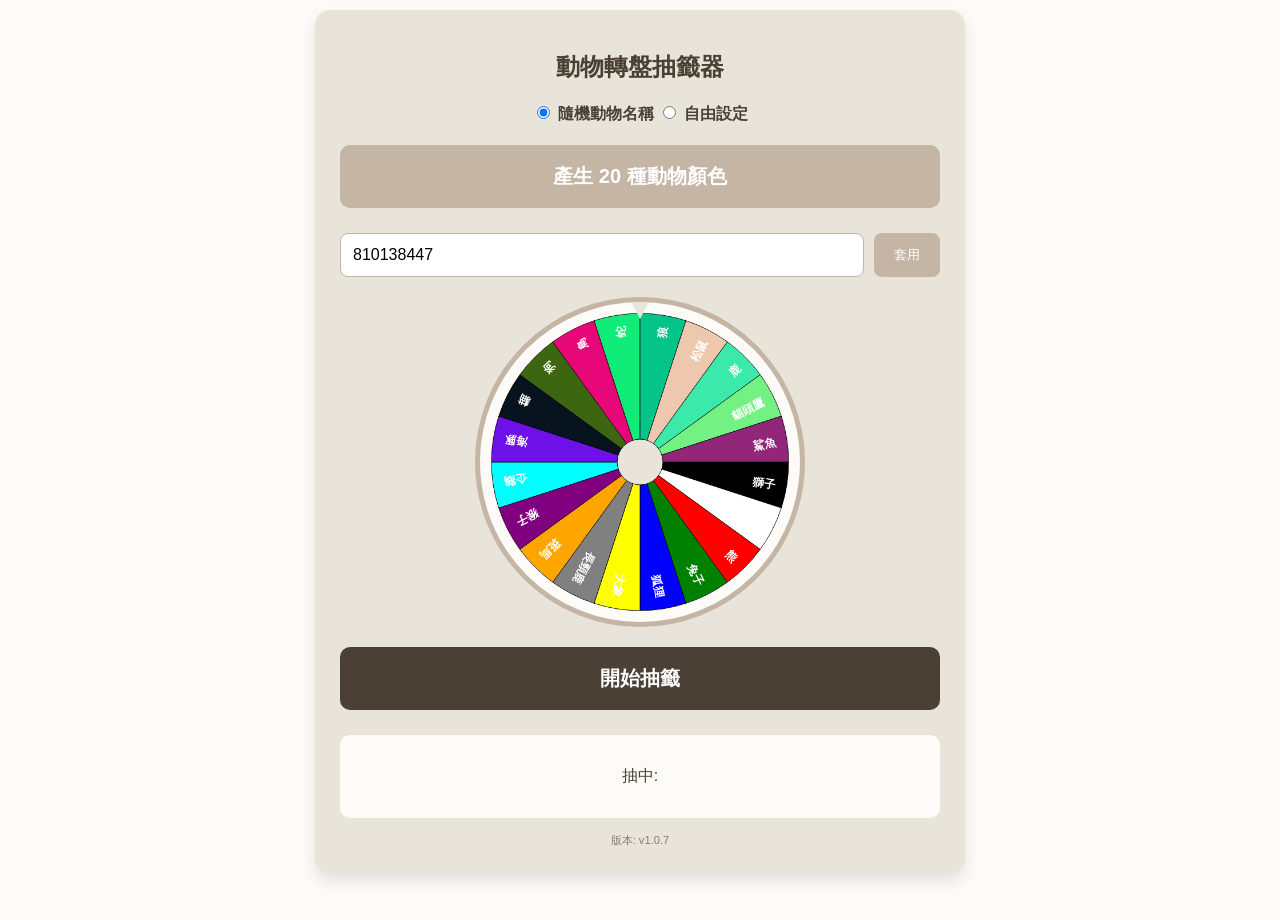
==== commit 690ffb92: "Deploy static page" ====
--- a/index.html
+++ b/index.html
@@ -1,393 +1,187 @@
-<!-- Version: v1.0.6 -->
+<!-- Version: v1.0.7 -->
 <!DOCTYPE html>
 <html lang="zh-Hant">
 <head>
     <meta charset="UTF-8">
     <meta name="viewport" content="width=device-width, initial-scale=1.0">
-    <title>顏色轉盤抽籤器</title>
+    <title>動物轉盤抽籤器</title>
     <style>
         body {
             font-family: 'Segoe UI', Tahoma, Geneva, Verdana, sans-serif;
-            display: flex;
-            flex-direction: column;
-            align-items: center;
-            justify-content: flex-start;
-            min-height: 100vh;
-            margin: 0;
-            padding: 20px;
-            background-color: #FDFBF7;
-            color: #4A4036;
-            box-sizing: border-box;
+            display: flex; flex-direction: column; align-items: center; justify-content: flex-start;
+            min-height: 100vh; margin: 0; padding: 10px; background-color: #FDFBF7; color: #4A4036;
         }
         .container {
-            background-color: #E8E4D9;
-            padding: 30px;
-            border-radius: 15px;
-            box-shadow: 0 8px 16px rgba(0, 0, 0, 0.1);
-            text-align: center;
-            max-width: 500px;
-            width: 100%;
-            margin-bottom: 20px;
+            background-color: #E8E4D9; padding: 25px; border-radius: 15px;
+            box-shadow: 0 8px 16px rgba(0,0,0,0.1); text-align: center; max-width: 600px; width: 100%;
         }
-        h1 { color: #4A4036; margin-bottom: 20px; font-size: 1.6em; }
+        h1 { color: #4A4036; margin-bottom: 20px; font-size: 1.5em; }
         .mode-selection { margin-bottom: 20px; }
-        .mode-selection input[type="radio"] { margin-right: 5px; }
-        .mode-selection label { margin-right: 15px; font-weight: bold; cursor: pointer; }
-        label { display: block; margin-bottom: 8px; font-weight: bold; text-align: left; }
-        
-        input[type="number"], textarea {
-            width: 100%; padding: 12px; margin-bottom: 15px; border: 1px solid #C4B5A5; border-radius: 8px; font-size: 16px; box-sizing: border-box;
+        label { display: block; margin-bottom: 8px; font-weight: bold; }
+        textarea { width: 100%; padding: 12px; margin-bottom: 15px; border: 1px solid #C4B5A5; border-radius: 8px; font-size: 16px; box-sizing: border-box; }
+        .btn-primary {
+            width: 100%; padding: 18px; font-size: 20px; font-weight: bold;
+            background-color: #C4B5A5; color: white; border: none; border-radius: 10px; cursor: pointer; margin-bottom: 10px;
         }
-
-        /* Main Action Buttons */
-        .btn-primary {
-            width: 100%;
-            padding: 16px;
-            font-size: 20px;
-            font-weight: bold;
-            background-color: #C4B5A5;
-            color: white;
-            border: none;
-            border-radius: 10px;
-            cursor: pointer;
-            margin-top: 5px;
-            transition: background-color 0.3s, transform 0.1s;
-        }
-        .btn-primary:hover { background-color: #A59685; transform: translateY(-2px); }
-        .btn-primary:disabled { background-color: #D3D3D3; cursor: not-allowed; transform: none; }
-
-        button {
-            background-color: #C4B5A5; color: white; padding: 10px 20px; border: none; border-radius: 8px; font-size: 16px; cursor: pointer; margin: 5px;
-        }
-
-        .seed-controls { margin: 20px 0; display: flex; flex-direction: column; gap: 10px; }
-        .seed-input-group { display: flex; gap: 5px; width: 100%; }
-        .seed-input-group input { flex-grow: 1; padding: 10px; border: 1px solid #C4B5A5; border-radius: 8px; font-size: 14px; }
-
-        #wheelCanvas {
-            background-color: #FDFBF7; border: 5px solid #C4B5A5; border-radius: 50%; margin: 20px auto; display: block; box-shadow: 0 4px 8px rgba(0,0,0,0.1); width: 280px; height: 280px;
-        }
-        #result { margin-top: 20px; padding: 15px; background-color: #FDFBF7; border-radius: 10px; min-height: 80px; display: flex; flex-direction: column; align-items: center; justify-content: center; }
-        #pickedItem { font-size: 1.2em; font-weight: bold; }
-        #pickedColorCode { font-family: monospace; background: #E8E4D9; padding: 2px 6px; border-radius: 4px; }
-        #pickedColorBlock { width: 50px; height: 50px; border-radius: 50%; margin-top: 10px; border: 1px solid #4A4036; }
-
-        @media (max-width: 480px) {
-            .container { padding: 20px 15px; }
-            h1 { font-size: 1.4em; }
-            #wheelCanvas { width: 250px; height: 250px; }
-            .btn-primary { font-size: 18px; padding: 14px; }
-        }
+        .btn-primary:hover { background-color: #A59685; }
+        .seed-controls { margin: 15px 0; display: flex; gap: 10px; }
+        .seed-controls input { flex-grow: 1; padding: 12px; border: 1px solid #C4B5A5; border-radius: 8px; font-size: 16px; }
+        .seed-controls button { padding: 12px 20px; background-color: #C4B5A5; color: white; border: none; border-radius: 8px; cursor: pointer; }
+        #wheelCanvas { background-color: #FDFBF7; border: 5px solid #C4B5A5; border-radius: 50%; margin: 20px auto; display: block; width: 320px; height: 320px; }
+        #result { margin-top: 15px; padding: 15px; background-color: #FDFBF7; border-radius: 10px; }
+        @media (max-width: 480px) { #wheelCanvas { width: 280px; height: 280px; } }
     </style>
 </head>
 <body>
     <div class="container">
-        <h1>顏色轉盤抽籤器</h1>
-
+        <h1>動物轉盤抽籤器</h1>
         <div class="mode-selection">
-            <input type="radio" id="modeColors" name="mode" value="colors" checked onchange="switchMode()">
-            <label for="modeColors">指定顏色數量</label>
-            <input type="radio" id="modeCustom" name="mode" value="custom" onchange="switchMode()">
-            <label for="modeCustom">自由設定內容</label>
+            <input type="radio" id="modeColors" name="mode" value="colors" checked onchange="switchMode()"> <label style="display:inline;" for="modeColors">隨機動物名稱</label>
+            <input type="radio" id="modeCustom" name="mode" value="custom" onchange="switchMode()"> <label style="display:inline;" for="modeCustom">自由設定</label>
         </div>
-
         <div id="colors-mode-controls">
-            <label for="colorCount">顏色數量 (2-20):</label>
-            <input type="number" id="colorCount" value="5" min="2" max="20">
-            <button class="btn-primary" onclick="generateAndSetNewSeed()">產生全新顏色 (新 Seed)</button>
+            <button class="btn-primary" onclick="generateAndSetNewSeed()">產生 20 種動物顏色</button>
         </div>
-
         <div id="custom-mode-controls" style="display:none;">
-            <label for="customItems">輸入項目 (每行一個):</label>
-            <textarea id="customItems" rows="5" placeholder="吃火鍋&#10;吃壽司&#10;吃牛排"></textarea>
+            <textarea id="customItems" rows="5" placeholder="輸入項目 (每行一個)"></textarea>
             <button class="btn-primary" onclick="setCustomItemsAndDraw()">設定項目</button>
         </div>
-
         <div class="seed-controls">
-            <label>Seed 管理</label>
-            <div class="seed-input-group">
-                <input type="text" id="seedInput" placeholder="輸入特定 Seed">
-                <button onclick="setSeedAndRegenerate()">套用</button>
-            </div>
-            <button onclick="generateAndSetNewSeed()" style="width: 100%;">產生隨機 Seed</button>
+            <input type="text" id="seedInput" placeholder="輸入 Seed">
+            <button onclick="setSeedAndRegenerate()">套用</button>
         </div>
-
-        <canvas id="wheelCanvas" width="400" height="400"></canvas>
-
-        <button id="spinButton" class="btn-primary" style="background-color: #4A4036;" onclick="spinWheel()">開始抽籤</button>
-        <button id="resetButton" style="width: 100%; margin-top: 5px;" onclick="resetTool()">重設</button>
-
+        <canvas id="wheelCanvas" width="560" height="560"></canvas>
+        <button class="btn-primary" style="background-color: #4A4036;" onclick="spinWheel()">開始抽籤</button>
         <div id="result">
-            <p>抽中項目: <span id="pickedItem"></span></p>
-            <p>顏色HEX: <span id="pickedColorCode"></span></p>
-            <div id="pickedColorBlock"></div>
+            <p>抽中: <span id="pickedItem" style="font-weight:bold;"></span></p>
+            <div id="pickedColorBlock" style="width: 50px; height: 50px; border-radius: 50%; border:1px solid #4A4036; display:none; margin: 0 auto;"></div>
         </div>
-
-        <div style="margin-top: 20px; font-size: 0.7em; color: #8A7B6D;">版本: v1.0.6</div>
+        <div style="margin-top: 15px; font-size: 0.7em; color: #8A7B6D;">版本: v1.0.7</div>
     </div>
-
     <script>
         const canvas = document.getElementById('wheelCanvas');
         const ctx = canvas.getContext('2d');
-        const colorCountInput = document.getElementById('colorCount');
-        const customItemsTextarea = document.getElementById('customItems');
-        const spinButton = document.getElementById('spinButton');
-        const resetButton = document.getElementById('resetButton');
-        const pickedItemSpan = document.getElementById('pickedItem');
-        const pickedColorCodeSpan = document.getElementById('pickedColorCode');
-        const pickedColorBlockDiv = document.getElementById('pickedColorBlock');
-
+        const animals = ["獅子", "老虎", "熊", "兔子", "狐狸", "大象", "長頸鹿", "斑馬", "猴子", "企鵝", "海豚", "貓", "狗", "鳥", "蛇", "狼", "松鼠", "鹿", "貓頭鷹", "鯊魚"];
         let wheelItems = [];
-        let currentRotation = 0;
-        let isSpinning = false;
-        let animationId = null;
-        let currentSeed = null;
-        const SEED_STORAGE_KEY = 'lotter…d_v1';
-        const SIMILARITY_HUE_THRESHOLD = 25;
+        let currentRotation = 0, isSpinning = false;
+        let currentSeed = localStorage.getItem('lotter…seed') || Math.floor(Math.random() * 1000000000);
 
         function seededRandom(seed) {
             let state = Number(seed) || 0;
-            return function() {
-                state = (1664525 * state + 1013904223) % 4294967296;
-                return state / 4294967296;
-            };
-        }
-
-        function generateTrulyRandomSeed() {
-            return Math.floor(Math.random() * 1000000000) + Date.now();
-        }
-
-        function getSeedFromInput() {
-            const val = document.getElementById('seedInput').value.trim();
-            if (!val) return null;
-            const parsed = parseFloat(val);
-            return isNaN(parsed) ? val : parsed;
-        }
-
-        function updateSeedInputAndState(seed) {
-            currentSeed = seed;
-            document.getElementById('seedInput').value = seed === null ? '' : seed;
-            localStorage.setItem(SEED_STORAGE_KEY, seed === null ? '' : seed);
+            return function() { state = (1664525 * state + 1013904223) % 4294967296; return state / 4294967296; };
         }
 
         function generateAndSetNewSeed() {
-            const newSeed = generateTrulyRandomSeed();
-            updateSeedInputAndState(newSeed);
+            currentSeed = Math.floor(Math.random() * 1000000000) + Date.now();
+            document.getElementById('seedInput').value = currentSeed;
+            localStorage.setItem('lotter…seed', currentSeed);
             regenerateColors();
         }
 
         function setSeedAndRegenerate() {
-            updateSeedInputAndState(getSeedFromInput());
+            currentSeed = document.getElementById('seedInput').value.trim() || Math.floor(Math.random() * 1000000000);
+            localStorage.setItem('lotter…seed', currentSeed);
             regenerateColors();
         }
 
         function regenerateColors() {
             if (isSpinning) return;
-            const seedToUse = currentSeed;
-            if (document.getElementById('modeColors').checked) {
-                generateColorsAndDraw(seedToUse);
-            } else {
-                setCustomItemsAndDraw(seedToUse);
-            }
-            clearResult();
-        }
-
-        function hslToHex(h, s, l) {
-            l /= 100;
-            const a = s * Math.min(l, 1 - l) / 100;
-            const f = n => {
-                const k = (n + h / 30) % 12;
-                const color = l - a * Math.max(Math.min(k - 3, 9 - k, 1), -1);
-                return Math.round(255 * color).toString(16).padStart(2, '0');
-            };
-            return `#${f(0)}${f(8)}${f(4)}`;
+            document.getElementById('modeColors').checked ? generateAnimalsAndDraw() : setCustomItemsAndDraw();
         }
 
         function hexToHsl(hex) {
-            let r = parseInt(hex.substring(1, 3), 16) / 255;
-            let g = parseInt(hex.substring(3, 5), 16) / 255;
-            let b = parseInt(hex.substring(5, 7), 16) / 255;
-            let max = Math.max(r, g, b), min = Math.min(r, g, b);
-            let h, s, l = (max + min) / 2;
-            if (max === min) h = s = 0;
-            else {
-                let d = max - min;
-                s = l > 0.5 ? d / (2 - max - min) : d / (max + min);
-                switch (max) {
-                    case r: h = (g - b) / d + (g < b ? 6 : 0); break;
-                    case g: h = (b - r) / d + 2; break;
-                    case b: h = (r - g) / d + 4; break;
-                }
+            let r = parseInt(hex.substring(1, 3), 16) / 255, g = parseInt(hex.substring(3, 5), 16) / 255, b = parseInt(hex.substring(5, 7), 16) / 255;
+            let max = Math.max(r, g, b), min = Math.min(r, g, b), h, s, l = (max + min) / 2;
+            if (max === min) h = s = 0; else {
+                let d = max - min; s = l > 0.5 ? d / (2 - max - min) : d / (max + min);
+                switch (max) { case r: h = (g - b) / d + (g < b ? 6 : 0); break; case g: h = (b - r) / d + 2; break; case b: h = (r - g) / d + 4; break; }
                 h /= 6;
             }
             return {h: h * 360, s: s * 100, l: l * 100};
         }
 
-        function isColorSimilar(newHex, existingHexList) { 
+        function isColorSimilar(newHex, existing) {
+            if (newHex === '#000000' || newHex === '#FFFFFF') return false;
             const newHsl = hexToHsl(newHex);
-            if (newHex === '#000000' || newHex === '#FFFFFF') return false; 
-            for (const existingHex of existingHexList) {
-                if (existingHex === '#000000' || existingHex === '#FFFFFF') continue;
-                const existingHsl = hexToHsl(existingHex);
-                let hueDiff = Math.abs(newHsl.h - existingHsl.h);
-                if (hueDiff > 180) hueDiff = 360 - hueDiff;
-                if (hueDiff < SIMILARITY_HUE_THRESHOLD) return true;
-            }
-            return false;
+            return existing.some(ex => {
+                if (ex === '#000000' || ex === '#FFFFFF') return false;
+                let diff = Math.abs(newHsl.h - hexToHsl(ex).h);
+                return (diff > 180 ? 360 - diff : diff) < 25;
+            });
         }
 
-        const commonColors = ['#000000', '#FFFFFF', '#FF0000', '#008000', '#0000FF', '#FFFF00', '#808080', '#FFA500', '#800080', '#00FFFF'];
-
         function generateColors(count, seed) {
-            const finalGeneratedColors = [];
-            const commonColorsPool = [...commonColors];
-            const usedColors = new Set();
-            const rng = seededRandom(seed);
-
-            for (let i = 0; i < commonColors.length; i++) {
-                if (finalGeneratedColors.length >= count) break;
-                const idx = Math.floor(rng() * commonColorsPool.length);
-                const color = commonColorsPool[idx];
-                finalGeneratedColors.push(color);
-                usedColors.add(color);
-                commonColorsPool.splice(idx, 1);
+            const colors = [], used = new Set(), rng = seededRandom(seed);
+            const common = ['#000000', '#FFFFFF', '#FF0000', '#008000', '#0000FF', '#FFFF00', '#808080', '#FFA500', '#800080', '#00FFFF'];
+            for(let c of common) { if(colors.length < count) { colors.push(c); used.add(c); } }
+            while(colors.length < count) {
+                let col; let att = 0;
+                do { col = '#' + Math.floor(rng()*16777215).toString(16).padStart(6, '0'); att++; }
+                while((used.has(col) || isColorSimilar(col, Array.from(used))) && att < 500);
+                colors.push(col); used.add(col);
             }
-
-            while (finalGeneratedColors.length < count) {
-                let randomColor;
-                let attempts = 0;
-                do {
-                    randomColor = hslToHex(rng() * 360, 70, 60);
-                    attempts++;
-                } while ((usedColors.has(randomColor) || isColorSimilar(randomColor, Array.from(usedColors))) && attempts < 500);
-                
-                if (!usedColors.has(randomColor) && !isColorSimilar(randomColor, Array.from(usedColors))) {
-                     finalGeneratedColors.push(randomColor);
-                     usedColors.add(randomColor);
-                } else if (attempts >= 500) {
-                    let fallback;
-                    do { fallback = hslToHex(rng() * 360, 70, 60); } while (usedColors.has(fallback));
-                    finalGeneratedColors.push(fallback);
-                    usedColors.add(fallback);
-                }
-            }
-            return finalGeneratedColors;
-        }
-
-        function getComplimentaryTextColor(hex) {
-            let r = parseInt(hex.substring(1, 3), 16) / 255;
-            let g = parseInt(hex.substring(3, 5), 16) / 255;
-            let b = parseInt(hex.substring(5, 7), 16) / 255;
-            let max = Math.max(r, g, b), min = Math.min(r, g, b);
-            let l = (max + min) / 2;
-            return l > 0.5 ? '#4A4036' : '#FFFFFF';
+            return colors;
         }
 
         function drawWheel() {
             ctx.clearRect(0, 0, canvas.width, canvas.height);
-            const centerX = canvas.width/2, centerY = canvas.height/2, radius = 130;
-            const sliceAngle = wheelItems.length > 0 ? (2 * Math.PI / wheelItems.length) : 0;
-            ctx.save();
-            ctx.translate(centerX, centerY);
-            ctx.rotate(currentRotation);
+            const centerX = canvas.width/2, centerY = canvas.height/2, radius = 260;
+            const sliceAngle = 2 * Math.PI / wheelItems.length;
+            ctx.save(); ctx.translate(centerX, centerY); ctx.rotate(currentRotation);
             wheelItems.forEach((item, i) => {
-                ctx.beginPath();
-                ctx.moveTo(0, 0);
-                ctx.arc(0, 0, radius, i * sliceAngle, (i + 1) * sliceAngle);
-                ctx.closePath();
-                ctx.fillStyle = item.color;
-                ctx.fill();
-                ctx.strokeStyle = '#C4B5A5';
-                ctx.stroke();
-                if (document.getElementById('modeCustom').checked && item.text) {
-                    ctx.save();
-                    ctx.rotate(i * sliceAngle + sliceAngle / 2);
-                    ctx.textAlign = 'right';
-                    ctx.fillStyle = getComplimentaryTextColor(item.color);
-                    ctx.font = 'bold 14px sans-serif';
-                    ctx.fillText(item.text.substring(0, 8), radius - 10, 5);
-                    ctx.restore();
-                }
+                ctx.beginPath(); ctx.moveTo(0, 0); ctx.arc(0, 0, radius, i * sliceAngle, (i + 1) * sliceAngle);
+                ctx.closePath(); ctx.fillStyle = item.color; ctx.fill(); ctx.stroke();
+                ctx.save(); ctx.rotate(i * sliceAngle + sliceAngle / 2);
+                ctx.textAlign = 'right'; ctx.fillStyle = '#FFF'; ctx.font = 'bold 20px sans-serif';
+                ctx.fillText(item.text, radius - 20, 10); ctx.restore();
             });
             ctx.restore();
-            // Center Circle
-            ctx.beginPath(); ctx.arc(centerX, centerY, 25, 0, 2*Math.PI); ctx.fillStyle = '#E8E4D9'; ctx.fill(); ctx.stroke();
-            // Pointer
-            ctx.beginPath(); ctx.moveTo(centerX-10, 0); ctx.lineTo(centerX+10, 0); ctx.lineTo(centerX, 20); ctx.closePath(); ctx.fillStyle = '#4A4036'; ctx.fill();
+            ctx.beginPath(); ctx.arc(centerX, centerY, 40, 0, 2*Math.PI); ctx.fillStyle = '#E8E4D9'; ctx.fill(); ctx.stroke();
+            ctx.beginPath(); ctx.moveTo(centerX-15, 0); ctx.lineTo(centerX+15, 0); ctx.lineTo(centerX, 30); ctx.closePath(); ctx.fill();
         }
 
         function spinWheel() {
-            if (isSpinning || wheelItems.length === 0) return;
+            if(isSpinning || wheelItems.length === 0) return;
             isSpinning = true;
-            spinButton.disabled = true;
-            resetButton.disabled = true;
-            clearResult();
-            const targetIdx = Math.floor(Math.random() * wheelItems.length);
-            const sliceAngle = (2 * Math.PI / wheelItems.length);
-            const totalRotation = currentRotation + (1.5 * Math.PI - (targetIdx * sliceAngle + sliceAngle/2)) + (5 * 2 * Math.PI);
-            const startTime = performance.now(), duration = 2500;
+            const target = Math.floor(Math.random() * wheelItems.length);
+            const angle = 2 * Math.PI / wheelItems.length;
+            const total = currentRotation + (1.5 * Math.PI - (target * angle + angle/2)) + (10 * 2 * Math.PI);
+            const start = performance.now();
             function animate(now) {
-                const p = Math.min((now - startTime) / duration, 1);
-                currentRotation = totalRotation * (1 - Math.pow(1 - p, 3));
+                const p = Math.min((now - start) / 2500, 1);
+                currentRotation = total * (1 - Math.pow(1 - p, 3));
                 drawWheel();
-                if (p < 1) animationId = requestAnimationFrame(animate);
-                else {
-                    isSpinning = false;
-                    spinButton.disabled = false;
-                    resetButton.disabled = false;
-                    displayResult(targetIdx);
-                }
+                if(p < 1) animationId = requestAnimationFrame(animate);
+                else { isSpinning = false; document.getElementById('pickedItem').textContent = wheelItems[target].text; }
             }
             animationId = requestAnimationFrame(animate);
         }
 
-        function displayResult(index) {
-            const item = wheelItems[index];
-            pickedItemSpan.textContent = item.text;
-            pickedColorCodeSpan.textContent = item.color;
-            pickedColorBlockDiv.style.backgroundColor = item.color;
-            pickedColorBlockDiv.style.display = 'inline-block';
+        function generateAnimalsAndDraw() {
+            const colors = generateColors(20, currentSeed);
+            wheelItems = animals.map((a, i) => ({ text: a, color: colors[i] }));
+            currentRotation = 0; drawWheel();
+        }
+
+        function setCustomItemsAndDraw() {
+            const items = document.getElementById('customItems').value.split('\n').filter(i => i.trim());
+            const colors = generateColors(items.length, currentSeed);
+            wheelItems = items.map((t, i) => ({ text: t, color: colors[i] }));
+            currentRotation = 0; drawWheel();
         }
 
         function switchMode() {
-            const isColors = document.getElementById('modeColors').checked;
-            document.getElementById('colors-mode-controls').style.display = isColors ? 'block' : 'none';
-            document.getElementById('custom-mode-controls').style.display = isColors ? 'none' : 'block';
-            if (isColors && currentSeed === null) generateAndSetNewSeed();
-            else regenerateColors();
-        }
-
-        function generateColorsAndDraw(seed) {
-            const count = parseInt(colorCountInput.value, 10);
-            const colors = generateColors(count, seed);
-            wheelItems = colors.map((c, i) => ({ text: `顏色 ${i + 1}`, color: c }));
-            currentRotation = 0; drawWheel(); clearResult();
-        }
-
-        function setCustomItemsAndDraw(seed) {
-            const items = customItemsTextarea.value.split('\n').filter(i => i.trim() !== '');
-            if (items.length === 0) return;
-            const colors = generateColors(items.length, seed);
-            wheelItems = items.map((t, i) => ({ text: t, color: colors[i] }));
-            currentRotation = 0; drawWheel(); clearResult();
+            document.getElementById('colors-mode-controls').style.display = document.getElementById('modeColors').checked ? 'block' : 'none';
+            document.getElementById('custom-mode-controls').style.display = document.getElementById('modeCustom').checked ? 'block' : 'none';
+            regenerateColors();
         }
 
         function resetTool() {
-            if (isSpinning) { cancelAnimationFrame(animationId); isSpinning = false; spinButton.disabled = false; resetButton.disabled = false; }
-            updateSeedInputAndState(currentSeed || generateTrulyRandomSeed());
-            document.getElementById('modeColors').checked = true;
-            colorCountInput.value = 5;
-            customItemsTextarea.value = '';
-            switchMode();
-        }
-
-        function clearResult() {
-            pickedItemSpan.textContent = ''; pickedColorCodeSpan.textContent = ''; pickedColorBlockDiv.style.display = 'none';
+            generateAndSetNewSeed();
         }
 
         window.onload = () => {
-            const s = localStorage.getItem(SEED_STORAGE_KEY);
-            updateSeedInputAndState(s ? (isNaN(parseFloat(s)) ? s : parseFloat(s)) : generateTrulyRandomSeed());
+            document.getElementById('seedInput').value = currentSeed;
             switchMode();
         };
     </script>
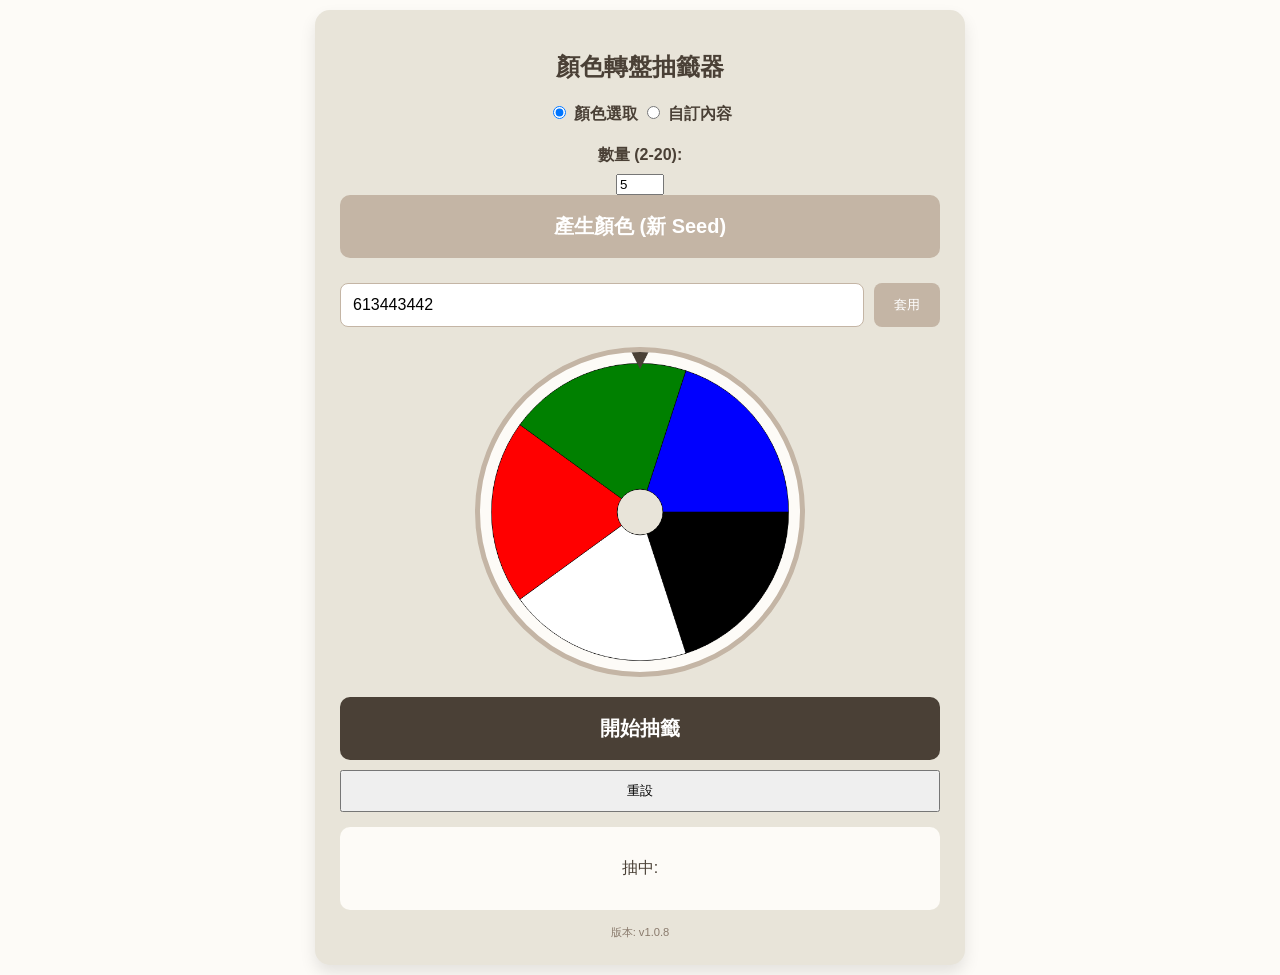
==== commit 6176c442: "Deploy static page" ====
--- a/index.html
+++ b/index.html
@@ -1,10 +1,10 @@
-<!-- Version: v1.0.7 -->
+<!-- Version: v1.0.8 -->
 <!DOCTYPE html>
 <html lang="zh-Hant">
 <head>
     <meta charset="UTF-8">
     <meta name="viewport" content="width=device-width, initial-scale=1.0">
-    <title>動物轉盤抽籤器</title>
+    <title>顏色轉盤抽籤器</title>
     <style>
         body {
             font-family: 'Segoe UI', Tahoma, Geneva, Verdana, sans-serif;
@@ -34,59 +34,70 @@
 </head>
 <body>
     <div class="container">
-        <h1>動物轉盤抽籤器</h1>
+        <h1>顏色轉盤抽籤器</h1>
+
         <div class="mode-selection">
-            <input type="radio" id="modeColors" name="mode" value="colors" checked onchange="switchMode()"> <label style="display:inline;" for="modeColors">隨機動物名稱</label>
-            <input type="radio" id="modeCustom" name="mode" value="custom" onchange="switchMode()"> <label style="display:inline;" for="modeCustom">自由設定</label>
-        </div>
+            <input type="radio" id="modeColors" name="mode" value="colors" checked onchange="switchMode()"> <label style="display:inline;" for="modeColors">顏色選取</label>
+            <input type="radio" id="modeCustom" name="mode" value="custom" onchange="switchMode()"> <label style="display:inline;" for="modeCustom">自訂內容</label>
+        </div>
+
         <div id="colors-mode-controls">
-            <button class="btn-primary" onclick="generateAndSetNewSeed()">產生 20 種動物顏色</button>
-        </div>
+            <label for="colorCount">數量 (2-20):</label>
+            <input type="number" id="colorCount" value="5" min="2" max="20">
+            <button class="btn-primary" onclick="generateAndSetNewSeed()">產生顏色 (新 Seed)</button>
+        </div>
+
         <div id="custom-mode-controls" style="display:none;">
             <textarea id="customItems" rows="5" placeholder="輸入項目 (每行一個)"></textarea>
             <button class="btn-primary" onclick="setCustomItemsAndDraw()">設定項目</button>
         </div>
+
         <div class="seed-controls">
             <input type="text" id="seedInput" placeholder="輸入 Seed">
             <button onclick="setSeedAndRegenerate()">套用</button>
         </div>
+
         <canvas id="wheelCanvas" width="560" height="560"></canvas>
         <button class="btn-primary" style="background-color: #4A4036;" onclick="spinWheel()">開始抽籤</button>
+        <button onclick="resetTool()" style="width:100%; padding: 10px;">重設</button>
+
         <div id="result">
             <p>抽中: <span id="pickedItem" style="font-weight:bold;"></span></p>
             <div id="pickedColorBlock" style="width: 50px; height: 50px; border-radius: 50%; border:1px solid #4A4036; display:none; margin: 0 auto;"></div>
         </div>
-        <div style="margin-top: 15px; font-size: 0.7em; color: #8A7B6D;">版本: v1.0.7</div>
+        <div style="margin-top: 15px; font-size: 0.7em; color: #8A7B6D;">版本: v1.0.8</div>
     </div>
     <script>
-        const canvas = document.getElementById('wheelCanvas');
-        const ctx = canvas.getContext('2d');
-        const animals = ["獅子", "老虎", "熊", "兔子", "狐狸", "大象", "長頸鹿", "斑馬", "猴子", "企鵝", "海豚", "貓", "狗", "鳥", "蛇", "狼", "松鼠", "鹿", "貓頭鷹", "鯊魚"];
-        let wheelItems = [];
-        let currentRotation = 0, isSpinning = false;
-        let currentSeed = localStorage.getItem('lotter…seed') || Math.floor(Math.random() * 1000000000);
+        const canvas = document.getElementById('wheelCanvas'), ctx = canvas.getContext('2d');
+        const colorCountInput = document.getElementById('colorCount'), customItemsTextarea = document.getElementById('customItems');
+        let wheelItems = [], currentRotation = 0, isSpinning = false, animationId = null, currentSeed = localStorage.getItem('lotter…seed') || Math.floor(Math.random() * 1000000000);
 
         function seededRandom(seed) {
             let state = Number(seed) || 0;
             return function() { state = (1664525 * state + 1013904223) % 4294967296; return state / 4294967296; };
         }
 
+        function updateSeedInputAndState(seed) { currentSeed = seed; document.getElementById('seedInput').value = seed; localStorage.setItem('lotter…seed', seed); }
+
         function generateAndSetNewSeed() {
-            currentSeed = Math.floor(Math.random() * 1000000000) + Date.now();
-            document.getElementById('seedInput').value = currentSeed;
-            localStorage.setItem('lotter…seed', currentSeed);
+            updateSeedInputAndState(Math.floor(Math.random() * 1000000000) + Date.now());
             regenerateColors();
         }
 
         function setSeedAndRegenerate() {
-            currentSeed = document.getElementById('seedInput').value.trim() || Math.floor(Math.random() * 1000000000);
-            localStorage.setItem('lotter…seed', currentSeed);
+            updateSeedInputAndState(document.getElementById('seedInput').value.trim() || Math.floor(Math.random() * 1000000000));
             regenerateColors();
         }
 
         function regenerateColors() {
             if (isSpinning) return;
-            document.getElementById('modeColors').checked ? generateAnimalsAndDraw() : setCustomItemsAndDraw();
+            document.getElementById('modeColors').checked ? generateColorsAndDraw(currentSeed) : setCustomItemsAndDraw(currentSeed);
+        }
+
+        function hslToHex(h, s, l) {
+            l /= 100; const a = s * Math.min(l, 1 - l) / 100;
+            const f = n => { const k = (n + h / 30) % 12; const color = l - a * Math.max(Math.min(k - 3, 9 - k, 1), -1); return Math.round(255 * color).toString(16).padStart(2, '0'); };
+            return `#${f(0)}${f(8)}${f(4)}`;
         }
 
         function hexToHsl(hex) {
@@ -116,7 +127,7 @@
             for(let c of common) { if(colors.length < count) { colors.push(c); used.add(c); } }
             while(colors.length < count) {
                 let col; let att = 0;
-                do { col = '#' + Math.floor(rng()*16777215).toString(16).padStart(6, '0'); att++; }
+                do { col = hslToHex(rng()*360, 70, 60); att++; }
                 while((used.has(col) || isColorSimilar(col, Array.from(used))) && att < 500);
                 colors.push(col); used.add(col);
             }
@@ -131,13 +142,10 @@
             wheelItems.forEach((item, i) => {
                 ctx.beginPath(); ctx.moveTo(0, 0); ctx.arc(0, 0, radius, i * sliceAngle, (i + 1) * sliceAngle);
                 ctx.closePath(); ctx.fillStyle = item.color; ctx.fill(); ctx.stroke();
-                ctx.save(); ctx.rotate(i * sliceAngle + sliceAngle / 2);
-                ctx.textAlign = 'right'; ctx.fillStyle = '#FFF'; ctx.font = 'bold 20px sans-serif';
-                ctx.fillText(item.text, radius - 20, 10); ctx.restore();
             });
             ctx.restore();
             ctx.beginPath(); ctx.arc(centerX, centerY, 40, 0, 2*Math.PI); ctx.fillStyle = '#E8E4D9'; ctx.fill(); ctx.stroke();
-            ctx.beginPath(); ctx.moveTo(centerX-15, 0); ctx.lineTo(centerX+15, 0); ctx.lineTo(centerX, 30); ctx.closePath(); ctx.fill();
+            ctx.beginPath(); ctx.moveTo(centerX-15, 0); ctx.lineTo(centerX+15, 0); ctx.lineTo(centerX, 30); ctx.closePath(); ctx.fillStyle = '#4A4036'; ctx.fill();
         }
 
         function spinWheel() {
@@ -145,35 +153,44 @@
             isSpinning = true;
             const target = Math.floor(Math.random() * wheelItems.length);
             const angle = 2 * Math.PI / wheelItems.length;
-            const total = currentRotation + (1.5 * Math.PI - (target * angle + angle/2)) + (10 * 2 * Math.PI);
+            const total = currentRotation + (1.5 * Math.PI - (target * angle + angle/2)) + (5 * 2 * Math.PI);
             const start = performance.now();
             function animate(now) {
                 const p = Math.min((now - start) / 2500, 1);
                 currentRotation = total * (1 - Math.pow(1 - p, 3));
                 drawWheel();
                 if(p < 1) animationId = requestAnimationFrame(animate);
-                else { isSpinning = false; document.getElementById('pickedItem').textContent = wheelItems[target].text; }
+                else {
+                    isSpinning = false;
+                    document.getElementById('pickedItem').textContent = wheelItems[target].text;
+                    const block = document.getElementById('pickedColorBlock');
+                    block.style.backgroundColor = wheelItems[target].color;
+                    block.style.display = 'inline-block';
+                }
             }
             animationId = requestAnimationFrame(animate);
         }
 
-        function generateAnimalsAndDraw() {
-            const colors = generateColors(20, currentSeed);
-            wheelItems = animals.map((a, i) => ({ text: a, color: colors[i] }));
+        function switchMode() {
+            const isColors = document.getElementById('modeColors').checked;
+            document.getElementById('colors-mode-controls').style.display = isColors ? 'block' : 'none';
+            document.getElementById('custom-mode-controls').style.display = isColors ? 'none' : 'block';
+            if (isColors && !currentSeed) generateAndSetNewSeed();
+            else regenerateColors();
+        }
+
+        function generateColorsAndDraw(seed) {
+            const count = parseInt(colorCountInput.value, 10);
+            const colors = generateColors(count, seed);
+            wheelItems = colors.map((c, i) => ({ text: `Color ${i + 1}`, color: c }));
             currentRotation = 0; drawWheel();
         }
 
         function setCustomItemsAndDraw() {
-            const items = document.getElementById('customItems').value.split('\n').filter(i => i.trim());
+            const items = customItemsTextarea.value.split('\n').filter(i => i.trim());
             const colors = generateColors(items.length, currentSeed);
             wheelItems = items.map((t, i) => ({ text: t, color: colors[i] }));
             currentRotation = 0; drawWheel();
-        }
-
-        function switchMode() {
-            document.getElementById('colors-mode-controls').style.display = document.getElementById('modeColors').checked ? 'block' : 'none';
-            document.getElementById('custom-mode-controls').style.display = document.getElementById('modeCustom').checked ? 'block' : 'none';
-            regenerateColors();
         }
 
         function resetTool() {
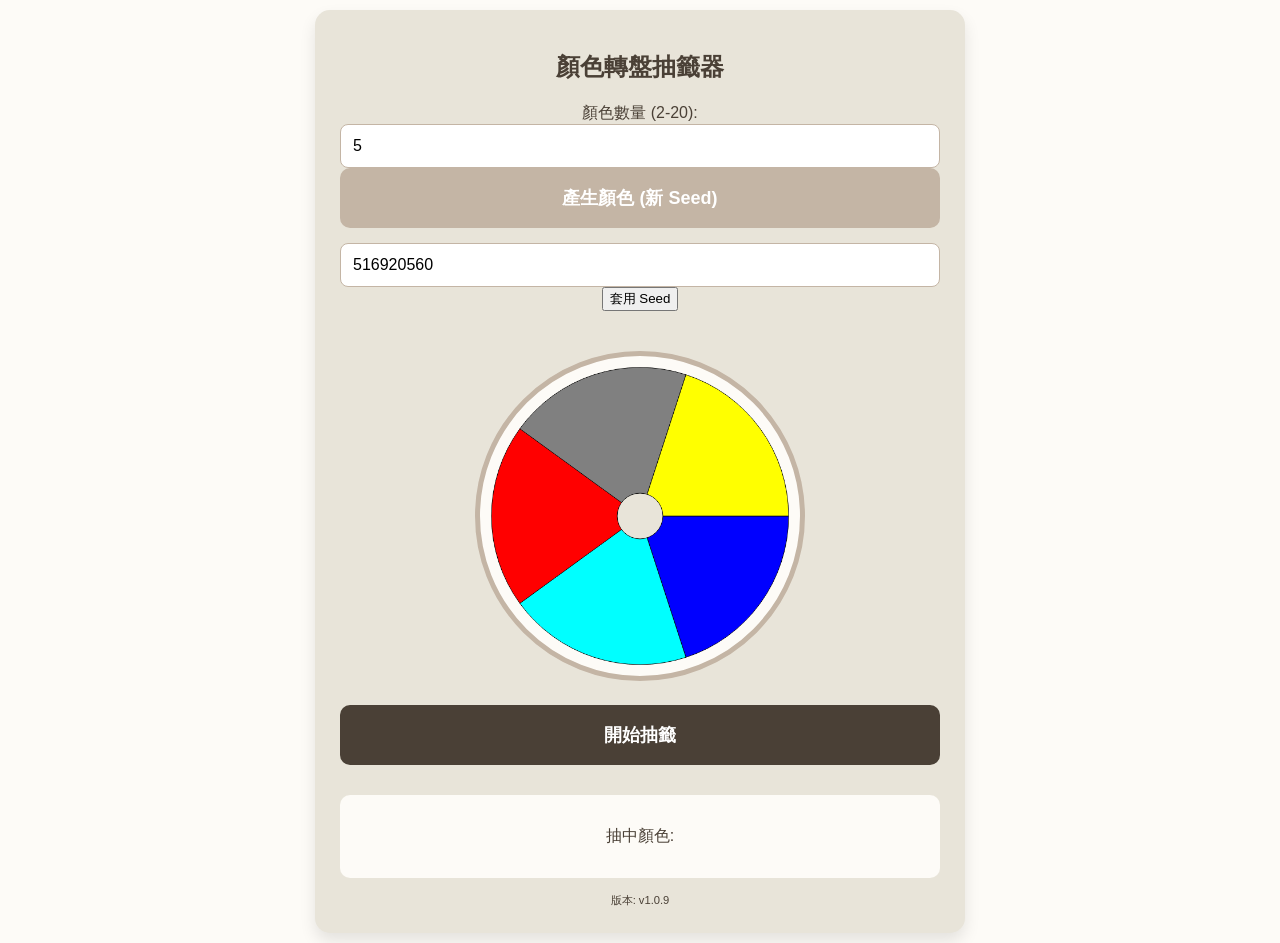
==== commit 178d4d30: "Deploy static page" ====
--- a/index.html
+++ b/index.html
@@ -1,4 +1,4 @@
-<!-- Version: v1.0.8 -->
+<!-- Version: v1.0.9 -->
 <!DOCTYPE html>
 <html lang="zh-Hant">
 <head>
@@ -6,100 +6,55 @@
     <meta name="viewport" content="width=device-width, initial-scale=1.0">
     <title>顏色轉盤抽籤器</title>
     <style>
-        body {
-            font-family: 'Segoe UI', Tahoma, Geneva, Verdana, sans-serif;
-            display: flex; flex-direction: column; align-items: center; justify-content: flex-start;
-            min-height: 100vh; margin: 0; padding: 10px; background-color: #FDFBF7; color: #4A4036;
-        }
-        .container {
-            background-color: #E8E4D9; padding: 25px; border-radius: 15px;
-            box-shadow: 0 8px 16px rgba(0,0,0,0.1); text-align: center; max-width: 600px; width: 100%;
-        }
-        h1 { color: #4A4036; margin-bottom: 20px; font-size: 1.5em; }
-        .mode-selection { margin-bottom: 20px; }
-        label { display: block; margin-bottom: 8px; font-weight: bold; }
-        textarea { width: 100%; padding: 12px; margin-bottom: 15px; border: 1px solid #C4B5A5; border-radius: 8px; font-size: 16px; box-sizing: border-box; }
-        .btn-primary {
-            width: 100%; padding: 18px; font-size: 20px; font-weight: bold;
-            background-color: #C4B5A5; color: white; border: none; border-radius: 10px; cursor: pointer; margin-bottom: 10px;
-        }
+        body { font-family: 'Segoe UI', Tahoma, sans-serif; display: flex; flex-direction: column; align-items: center; min-height: 100vh; margin: 0; padding: 10px; background-color: #FDFBF7; color: #4A4036; }
+        .container { background-color: #E8E4D9; padding: 25px; border-radius: 15px; box-shadow: 0 8px 16px rgba(0,0,0,0.1); text-align: center; max-width: 600px; width: 100%; }
+        h1 { font-size: 1.5em; margin-bottom: 20px; }
+        .btn-primary { width: 100%; padding: 18px; font-size: 18px; font-weight: bold; background-color: #C4B5A5; color: white; border: none; border-radius: 10px; cursor: pointer; margin-bottom: 15px; }
         .btn-primary:hover { background-color: #A59685; }
-        .seed-controls { margin: 15px 0; display: flex; gap: 10px; }
-        .seed-controls input { flex-grow: 1; padding: 12px; border: 1px solid #C4B5A5; border-radius: 8px; font-size: 16px; }
-        .seed-controls button { padding: 12px 20px; background-color: #C4B5A5; color: white; border: none; border-radius: 8px; cursor: pointer; }
-        #wheelCanvas { background-color: #FDFBF7; border: 5px solid #C4B5A5; border-radius: 50%; margin: 20px auto; display: block; width: 320px; height: 320px; }
-        #result { margin-top: 15px; padding: 15px; background-color: #FDFBF7; border-radius: 10px; }
-        @media (max-width: 480px) { #wheelCanvas { width: 280px; height: 280px; } }
+        input { padding: 12px; border: 1px solid #C4B5A5; border-radius: 8px; font-size: 16px; width: 100%; box-sizing: border-box; }
+        #wheelCanvas { background: #FDFBF7; border: 5px solid #C4B5A5; border-radius: 50%; margin: 20px auto; width: 320px; height: 320px; }
+        #result { margin-top: 15px; padding: 15px; background: #FDFBF7; border-radius: 10px; }
     </style>
 </head>
 <body>
     <div class="container">
         <h1>顏色轉盤抽籤器</h1>
-
-        <div class="mode-selection">
-            <input type="radio" id="modeColors" name="mode" value="colors" checked onchange="switchMode()"> <label style="display:inline;" for="modeColors">顏色選取</label>
-            <input type="radio" id="modeCustom" name="mode" value="custom" onchange="switchMode()"> <label style="display:inline;" for="modeCustom">自訂內容</label>
-        </div>
-
-        <div id="colors-mode-controls">
-            <label for="colorCount">數量 (2-20):</label>
+        <div id="controls">
+            <label>顏色數量 (2-20):</label>
             <input type="number" id="colorCount" value="5" min="2" max="20">
             <button class="btn-primary" onclick="generateAndSetNewSeed()">產生顏色 (新 Seed)</button>
         </div>
-
-        <div id="custom-mode-controls" style="display:none;">
-            <textarea id="customItems" rows="5" placeholder="輸入項目 (每行一個)"></textarea>
-            <button class="btn-primary" onclick="setCustomItemsAndDraw()">設定項目</button>
+        <div class="seed-controls" style="margin-bottom: 20px;">
+            <input type="text" id="seedInput" placeholder="輸入 Seed">
+            <button onclick="setSeedAndRegenerate()">套用 Seed</button>
         </div>
-
-        <div class="seed-controls">
-            <input type="text" id="seedInput" placeholder="輸入 Seed">
-            <button onclick="setSeedAndRegenerate()">套用</button>
-        </div>
-
         <canvas id="wheelCanvas" width="560" height="560"></canvas>
         <button class="btn-primary" style="background-color: #4A4036;" onclick="spinWheel()">開始抽籤</button>
-        <button onclick="resetTool()" style="width:100%; padding: 10px;">重設</button>
-
         <div id="result">
-            <p>抽中: <span id="pickedItem" style="font-weight:bold;"></span></p>
-            <div id="pickedColorBlock" style="width: 50px; height: 50px; border-radius: 50%; border:1px solid #4A4036; display:none; margin: 0 auto;"></div>
+            <p>抽中顏色: <span id="pickedItem" style="font-weight:bold;"></span></p>
+            <p id="colorCode" style="display:none;">色號: <span id="pickedColorCode"></span></p>
+            <div id="pickedColorBlock" style="width: 60px; height: 60px; border-radius: 50%; border:2px solid #4A4036; display:none; margin: 0 auto;"></div>
         </div>
-        <div style="margin-top: 15px; font-size: 0.7em; color: #8A7B6D;">版本: v1.0.8</div>
+        <div style="margin-top: 15px; font-size: 0.7em;">版本: v1.0.9</div>
     </div>
     <script>
         const canvas = document.getElementById('wheelCanvas'), ctx = canvas.getContext('2d');
-        const colorCountInput = document.getElementById('colorCount'), customItemsTextarea = document.getElementById('customItems');
-        let wheelItems = [], currentRotation = 0, isSpinning = false, animationId = null, currentSeed = localStorage.getItem('lotter…seed') || Math.floor(Math.random() * 1000000000);
-
+        let wheelItems = [], currentRotation = 0, isSpinning = false, currentSeed = localStorage.getItem('lotter…seed') || Math.floor(Math.random() * 1000000000);
+        
         function seededRandom(seed) {
             let state = Number(seed) || 0;
             return function() { state = (1664525 * state + 1013904223) % 4294967296; return state / 4294967296; };
         }
-
         function updateSeedInputAndState(seed) { currentSeed = seed; document.getElementById('seedInput').value = seed; localStorage.setItem('lotter…seed', seed); }
-
-        function generateAndSetNewSeed() {
-            updateSeedInputAndState(Math.floor(Math.random() * 1000000000) + Date.now());
-            regenerateColors();
-        }
-
-        function setSeedAndRegenerate() {
-            updateSeedInputAndState(document.getElementById('seedInput').value.trim() || Math.floor(Math.random() * 1000000000));
-            regenerateColors();
-        }
-
-        function regenerateColors() {
-            if (isSpinning) return;
-            document.getElementById('modeColors').checked ? generateColorsAndDraw(currentSeed) : setCustomItemsAndDraw(currentSeed);
-        }
+        function generateAndSetNewSeed() { updateSeedInputAndState(Math.floor(Math.random() * 1000000000) + Date.now()); regenerateColors(); }
+        function setSeedAndRegenerate() { updateSeedInputAndState(document.getElementById('seedInput').value.trim() || Math.floor(Math.random() * 1000000000)); regenerateColors(); }
+        function regenerateColors() { if(!isSpinning) generateColorsAndDraw(currentSeed); }
 
         function hslToHex(h, s, l) {
             l /= 100; const a = s * Math.min(l, 1 - l) / 100;
             const f = n => { const k = (n + h / 30) % 12; const color = l - a * Math.max(Math.min(k - 3, 9 - k, 1), -1); return Math.round(255 * color).toString(16).padStart(2, '0'); };
             return `#${f(0)}${f(8)}${f(4)}`;
         }
-
         function hexToHsl(hex) {
             let r = parseInt(hex.substring(1, 3), 16) / 255, g = parseInt(hex.substring(3, 5), 16) / 255, b = parseInt(hex.substring(5, 7), 16) / 255;
             let max = Math.max(r, g, b), min = Math.min(r, g, b), h, s, l = (max + min) / 2;
@@ -110,25 +65,21 @@
             }
             return {h: h * 360, s: s * 100, l: l * 100};
         }
-
         function isColorSimilar(newHex, existing) {
-            if (newHex === '#000000' || newHex === '#FFFFFF') return false;
             const newHsl = hexToHsl(newHex);
-            return existing.some(ex => {
-                if (ex === '#000000' || ex === '#FFFFFF') return false;
-                let diff = Math.abs(newHsl.h - hexToHsl(ex).h);
-                return (diff > 180 ? 360 - diff : diff) < 25;
-            });
+            return existing.some(ex => Math.abs(newHsl.h - hexToHsl(ex).h) % 180 < 25);
         }
 
         function generateColors(count, seed) {
             const colors = [], used = new Set(), rng = seededRandom(seed);
             const common = ['#000000', '#FFFFFF', '#FF0000', '#008000', '#0000FF', '#FFFF00', '#808080', '#FFA500', '#800080', '#00FFFF'];
-            for(let c of common) { if(colors.length < count) { colors.push(c); used.add(c); } }
-            while(colors.length < count) {
+            // Shuffle common
+            for (let i = common.length - 1; i > 0; i--) { const j = Math.floor(rng() * (i + 1)); [common[i], common[j]] = [common[j], common[i]]; }
+            for (let c of common) { if (colors.length < count) { colors.push(c); used.add(c); } }
+            while (colors.length < count) {
                 let col; let att = 0;
                 do { col = hslToHex(rng()*360, 70, 60); att++; }
-                while((used.has(col) || isColorSimilar(col, Array.from(used))) && att < 500);
+                while ((used.has(col) || isColorSimilar(col, Array.from(used))) && att < 500);
                 colors.push(col); used.add(col);
             }
             return colors;
@@ -137,15 +88,14 @@
         function drawWheel() {
             ctx.clearRect(0, 0, canvas.width, canvas.height);
             const centerX = canvas.width/2, centerY = canvas.height/2, radius = 260;
-            const sliceAngle = 2 * Math.PI / wheelItems.length;
+            const angle = 2 * Math.PI / wheelItems.length;
             ctx.save(); ctx.translate(centerX, centerY); ctx.rotate(currentRotation);
             wheelItems.forEach((item, i) => {
-                ctx.beginPath(); ctx.moveTo(0, 0); ctx.arc(0, 0, radius, i * sliceAngle, (i + 1) * sliceAngle);
+                ctx.beginPath(); ctx.moveTo(0, 0); ctx.arc(0, 0, radius, i * angle, (i + 1) * angle);
                 ctx.closePath(); ctx.fillStyle = item.color; ctx.fill(); ctx.stroke();
             });
             ctx.restore();
             ctx.beginPath(); ctx.arc(centerX, centerY, 40, 0, 2*Math.PI); ctx.fillStyle = '#E8E4D9'; ctx.fill(); ctx.stroke();
-            ctx.beginPath(); ctx.moveTo(centerX-15, 0); ctx.lineTo(centerX+15, 0); ctx.lineTo(centerX, 30); ctx.closePath(); ctx.fillStyle = '#4A4036'; ctx.fill();
         }
 
         function spinWheel() {
@@ -153,7 +103,7 @@
             isSpinning = true;
             const target = Math.floor(Math.random() * wheelItems.length);
             const angle = 2 * Math.PI / wheelItems.length;
-            const total = currentRotation + (1.5 * Math.PI - (target * angle + angle/2)) + (5 * 2 * Math.PI);
+            const total = currentRotation + (1.5 * Math.PI - (target * angle + angle/2)) + (8 * 2 * Math.PI);
             const start = performance.now();
             function animate(now) {
                 const p = Math.min((now - start) / 2500, 1);
@@ -162,7 +112,9 @@
                 if(p < 1) animationId = requestAnimationFrame(animate);
                 else {
                     isSpinning = false;
-                    document.getElementById('pickedItem').textContent = wheelItems[target].text;
+                    document.getElementById('pickedItem').textContent = wheelItems[target].color;
+                    document.getElementById('pickedColorCode').textContent = wheelItems[target].color;
+                    document.getElementById('colorCode').style.display = 'block';
                     const block = document.getElementById('pickedColorBlock');
                     block.style.backgroundColor = wheelItems[target].color;
                     block.style.display = 'inline-block';
@@ -171,35 +123,20 @@
             animationId = requestAnimationFrame(animate);
         }
 
-        function switchMode() {
-            const isColors = document.getElementById('modeColors').checked;
-            document.getElementById('colors-mode-controls').style.display = isColors ? 'block' : 'none';
-            document.getElementById('custom-mode-controls').style.display = isColors ? 'none' : 'block';
-            if (isColors && !currentSeed) generateAndSetNewSeed();
-            else regenerateColors();
-        }
-
         function generateColorsAndDraw(seed) {
-            const count = parseInt(colorCountInput.value, 10);
+            const count = parseInt(document.getElementById('colorCount').value, 10);
             const colors = generateColors(count, seed);
-            wheelItems = colors.map((c, i) => ({ text: `Color ${i + 1}`, color: c }));
+            wheelItems = colors.map((c) => ({ color: c }));
             currentRotation = 0; drawWheel();
-        }
-
-        function setCustomItemsAndDraw() {
-            const items = customItemsTextarea.value.split('\n').filter(i => i.trim());
-            const colors = generateColors(items.length, currentSeed);
-            wheelItems = items.map((t, i) => ({ text: t, color: colors[i] }));
-            currentRotation = 0; drawWheel();
-        }
-
-        function resetTool() {
-            generateAndSetNewSeed();
+            document.getElementById('pickedItem').textContent = '';
+            document.getElementById('pickedColorCode').textContent = '';
+            document.getElementById('colorCode').style.display = 'none';
+            document.getElementById('pickedColorBlock').style.display = 'none';
         }
 
         window.onload = () => {
             document.getElementById('seedInput').value = currentSeed;
-            switchMode();
+            generateColorsAndDraw(currentSeed);
         };
     </script>
 </body>
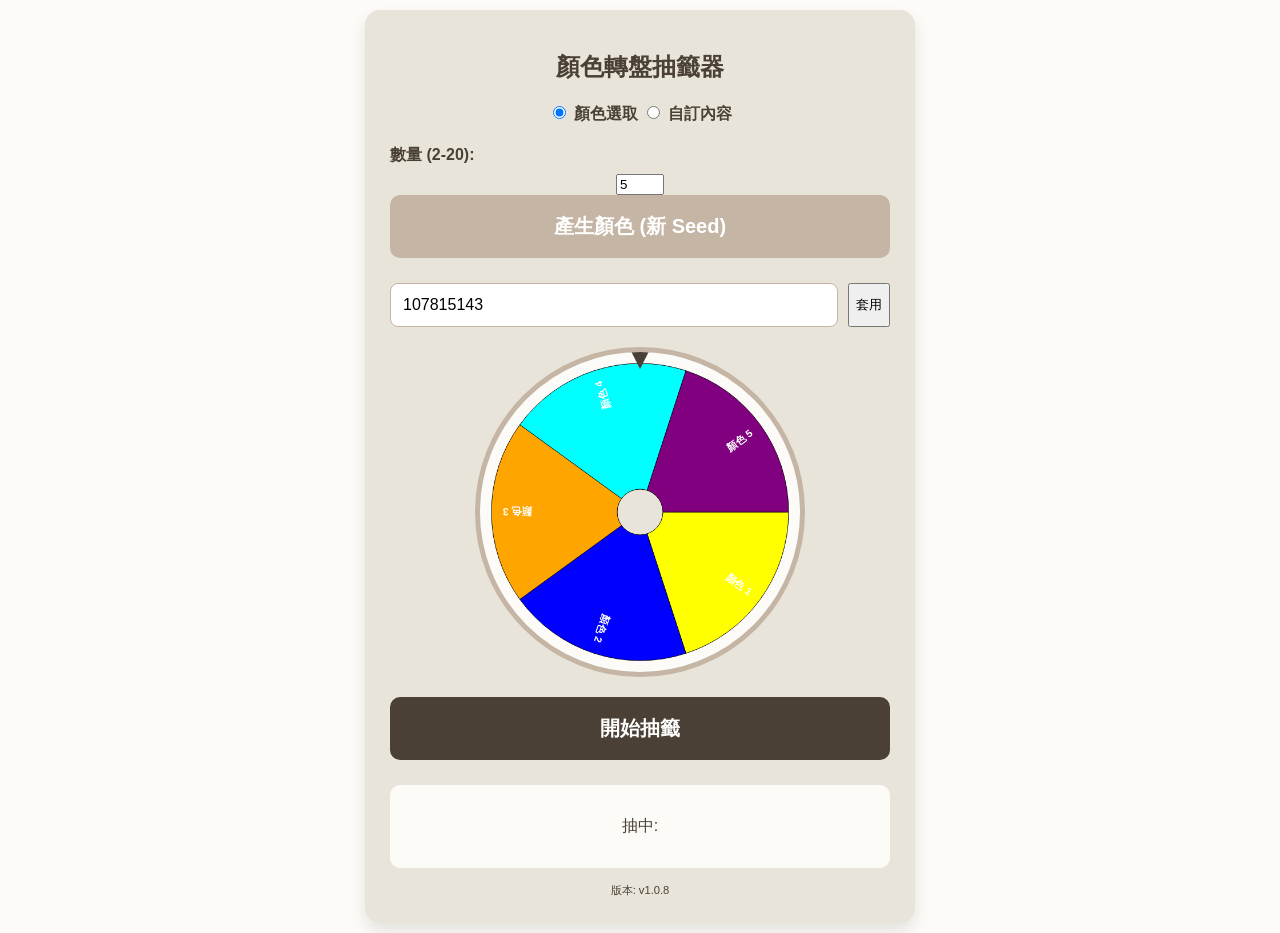
==== commit 76033cca: "Deploy static page" ====
--- a/index.html
+++ b/index.html
@@ -1,4 +1,4 @@
-<!-- Version: v1.0.9 -->
+<!-- Version: v1.0.8 -->
 <!DOCTYPE html>
 <html lang="zh-Hant">
 <head>
@@ -7,40 +7,55 @@
     <title>顏色轉盤抽籤器</title>
     <style>
         body { font-family: 'Segoe UI', Tahoma, sans-serif; display: flex; flex-direction: column; align-items: center; min-height: 100vh; margin: 0; padding: 10px; background-color: #FDFBF7; color: #4A4036; }
-        .container { background-color: #E8E4D9; padding: 25px; border-radius: 15px; box-shadow: 0 8px 16px rgba(0,0,0,0.1); text-align: center; max-width: 600px; width: 100%; }
+        .container { background-color: #E8E4D9; padding: 25px; border-radius: 15px; box-shadow: 0 8px 16px rgba(0,0,0,0.1); text-align: center; max-width: 500px; width: 100%; }
         h1 { font-size: 1.5em; margin-bottom: 20px; }
-        .btn-primary { width: 100%; padding: 18px; font-size: 18px; font-weight: bold; background-color: #C4B5A5; color: white; border: none; border-radius: 10px; cursor: pointer; margin-bottom: 15px; }
+        .mode-selection { margin-bottom: 20px; }
+        label { display: block; margin-bottom: 8px; font-weight: bold; text-align: left; }
+        textarea { width: 100%; padding: 12px; margin-bottom: 15px; border: 1px solid #C4B5A5; border-radius: 8px; font-sizing: 16px; box-sizing: border-box; }
+        .btn-primary { width: 100%; padding: 18px; font-size: 20px; font-weight: bold; background-color: #C4B5A5; color: white; border: none; border-radius: 10px; cursor: pointer; margin-bottom: 10px; }
         .btn-primary:hover { background-color: #A59685; }
-        input { padding: 12px; border: 1px solid #C4B5A5; border-radius: 8px; font-size: 16px; width: 100%; box-sizing: border-box; }
-        #wheelCanvas { background: #FDFBF7; border: 5px solid #C4B5A5; border-radius: 50%; margin: 20px auto; width: 320px; height: 320px; }
+        .seed-controls { margin: 15px 0; display: flex; gap: 10px; }
+        .seed-controls input { flex-grow: 1; padding: 12px; border: 1px solid #C4B5A5; border-radius: 8px; font-size: 16px; }
+        #wheelCanvas { background: #FDFBF7; border: 5px solid #C4B5A5; border-radius: 50%; margin: 20px auto; display: block; width: 320px; height: 320px; }
         #result { margin-top: 15px; padding: 15px; background: #FDFBF7; border-radius: 10px; }
+        @media (max-width: 480px) { #wheelCanvas { width: 280px; height: 280px; } }
     </style>
 </head>
 <body>
     <div class="container">
         <h1>顏色轉盤抽籤器</h1>
-        <div id="controls">
-            <label>顏色數量 (2-20):</label>
+        <div class="mode-selection">
+            <input type="radio" id="modeColors" name="mode" value="colors" checked onchange="switchMode()"> <label style="display:inline;" for="modeColors">顏色選取</label>
+            <input type="radio" id="modeCustom" name="mode" value="custom" onchange="switchMode()"> <label style="display:inline;" for="modeCustom">自訂內容</label>
+        </div>
+        <div id="colors-mode-controls">
+            <label for="colorCount">數量 (2-20):</label>
             <input type="number" id="colorCount" value="5" min="2" max="20">
             <button class="btn-primary" onclick="generateAndSetNewSeed()">產生顏色 (新 Seed)</button>
         </div>
-        <div class="seed-controls" style="margin-bottom: 20px;">
+        <div id="custom-mode-controls" style="display:none;">
+            <textarea id="customItems" rows="5" placeholder="輸入項目 (每行一個)"></textarea>
+            <button class="btn-primary" onclick="setCustomItemsAndDraw()">設定項目</button>
+        </div>
+        <div class="seed-controls">
             <input type="text" id="seedInput" placeholder="輸入 Seed">
-            <button onclick="setSeedAndRegenerate()">套用 Seed</button>
+            <button onclick="setSeedAndRegenerate()">套用</button>
         </div>
         <canvas id="wheelCanvas" width="560" height="560"></canvas>
         <button class="btn-primary" style="background-color: #4A4036;" onclick="spinWheel()">開始抽籤</button>
         <div id="result">
-            <p>抽中顏色: <span id="pickedItem" style="font-weight:bold;"></span></p>
-            <p id="colorCode" style="display:none;">色號: <span id="pickedColorCode"></span></p>
-            <div id="pickedColorBlock" style="width: 60px; height: 60px; border-radius: 50%; border:2px solid #4A4036; display:none; margin: 0 auto;"></div>
+            <p>抽中: <span id="pickedItem" style="font-weight:bold;"></span></p>
+            <p id="colorInfo" style="display:none;">色號: <span id="pickedColorCode"></span></p>
+            <div id="pickedColorBlock" style="width: 50px; height: 50px; border-radius: 50%; border:2px solid #4A4036; display:none; margin: 0 auto;"></div>
         </div>
-        <div style="margin-top: 15px; font-size: 0.7em;">版本: v1.0.9</div>
+        <div style="margin-top: 15px; font-size: 0.7em;">版本: v1.0.8</div>
     </div>
     <script>
         const canvas = document.getElementById('wheelCanvas'), ctx = canvas.getContext('2d');
+        const colorCountInput = document.getElementById('colorCount'), customItemsTextarea = document.getElementById('customItems');
         let wheelItems = [], currentRotation = 0, isSpinning = false, currentSeed = localStorage.getItem('lotter…seed') || Math.floor(Math.random() * 1000000000);
-        
+        const SIMILARITY_HUE_THRESHOLD = 25;
+
         function seededRandom(seed) {
             let state = Number(seed) || 0;
             return function() { state = (1664525 * state + 1013904223) % 4294967296; return state / 4294967296; };
@@ -48,7 +63,7 @@
         function updateSeedInputAndState(seed) { currentSeed = seed; document.getElementById('seedInput').value = seed; localStorage.setItem('lotter…seed', seed); }
         function generateAndSetNewSeed() { updateSeedInputAndState(Math.floor(Math.random() * 1000000000) + Date.now()); regenerateColors(); }
         function setSeedAndRegenerate() { updateSeedInputAndState(document.getElementById('seedInput').value.trim() || Math.floor(Math.random() * 1000000000)); regenerateColors(); }
-        function regenerateColors() { if(!isSpinning) generateColorsAndDraw(currentSeed); }
+        function regenerateColors() { if(isSpinning) return; document.getElementById('modeColors').checked ? generateColorsAndDraw(currentSeed) : setCustomItemsAndDraw(currentSeed); }
 
         function hslToHex(h, s, l) {
             l /= 100; const a = s * Math.min(l, 1 - l) / 100;
@@ -67,15 +82,19 @@
         }
         function isColorSimilar(newHex, existing) {
             const newHsl = hexToHsl(newHex);
-            return existing.some(ex => Math.abs(newHsl.h - hexToHsl(ex).h) % 180 < 25);
+            return existing.some(ex => {
+                if (ex === '#000000' || ex === '#FFFFFF') return false;
+                let diff = Math.abs(newHsl.h - hexToHsl(ex).h);
+                return (diff > 180 ? 360 - diff : diff) < SIMILARITY_HUE_THRESHOLD;
+            });
         }
 
         function generateColors(count, seed) {
             const colors = [], used = new Set(), rng = seededRandom(seed);
             const common = ['#000000', '#FFFFFF', '#FF0000', '#008000', '#0000FF', '#FFFF00', '#808080', '#FFA500', '#800080', '#00FFFF'];
-            // Shuffle common
-            for (let i = common.length - 1; i > 0; i--) { const j = Math.floor(rng() * (i + 1)); [common[i], common[j]] = [common[j], common[i]]; }
-            for (let c of common) { if (colors.length < count) { colors.push(c); used.add(c); } }
+            let pool = [...common];
+            for (let i = pool.length - 1; i > 0; i--) { const j = Math.floor(rng() * (i + 1)); [pool[i], pool[j]] = [pool[j], pool[i]]; }
+            for (let c of pool) { if (colors.length < count) { colors.push(c); used.add(c); } }
             while (colors.length < count) {
                 let col; let att = 0;
                 do { col = hslToHex(rng()*360, 70, 60); att++; }
@@ -93,50 +112,82 @@
             wheelItems.forEach((item, i) => {
                 ctx.beginPath(); ctx.moveTo(0, 0); ctx.arc(0, 0, radius, i * angle, (i + 1) * angle);
                 ctx.closePath(); ctx.fillStyle = item.color; ctx.fill(); ctx.stroke();
+                ctx.save(); ctx.rotate(i * angle + angle / 2);
+                ctx.textAlign = 'right'; ctx.fillStyle = '#FFF'; ctx.font = 'bold 18px sans-serif';
+                ctx.fillText(item.text, radius - 20, 7); ctx.restore();
             });
             ctx.restore();
             ctx.beginPath(); ctx.arc(centerX, centerY, 40, 0, 2*Math.PI); ctx.fillStyle = '#E8E4D9'; ctx.fill(); ctx.stroke();
+            ctx.beginPath(); ctx.moveTo(centerX-15, 0); ctx.lineTo(centerX+15, 0); ctx.lineTo(centerX, 30); ctx.closePath(); ctx.fillStyle = '#4A4036'; ctx.fill();
         }
 
         function spinWheel() {
-            if(isSpinning || wheelItems.length === 0) return;
+            if (isSpinning || wheelItems.length === 0) return;
             isSpinning = true;
-            const target = Math.floor(Math.random() * wheelItems.length);
+            const targetIdx = Math.floor(Math.random() * wheelItems.length);
             const angle = 2 * Math.PI / wheelItems.length;
-            const total = currentRotation + (1.5 * Math.PI - (target * angle + angle/2)) + (8 * 2 * Math.PI);
+            const total = currentRotation + (1.5 * Math.PI - (targetIdx * angle + angle/2)) + (8 * 2 * Math.PI);
             const start = performance.now();
             function animate(now) {
                 const p = Math.min((now - start) / 2500, 1);
                 currentRotation = total * (1 - Math.pow(1 - p, 3));
                 drawWheel();
-                if(p < 1) animationId = requestAnimationFrame(animate);
+                if (p < 1) requestAnimationFrame(animate);
                 else {
                     isSpinning = false;
-                    document.getElementById('pickedItem').textContent = wheelItems[target].color;
-                    document.getElementById('pickedColorCode').textContent = wheelItems[target].color;
-                    document.getElementById('colorCode').style.display = 'block';
+                    document.getElementById('pickedItem').textContent = wheelItems[targetIdx].text;
+                    document.getElementById('pickedColorCode').textContent = wheelItems[targetIdx].color;
+                    document.getElementById('colorInfo').style.display = 'block';
                     const block = document.getElementById('pickedColorBlock');
-                    block.style.backgroundColor = wheelItems[target].color;
+                    block.style.backgroundColor = wheelItems[targetIdx].color;
                     block.style.display = 'inline-block';
                 }
             }
-            animationId = requestAnimationFrame(animate);
+            requestAnimationFrame(animate);
+        }
+
+        function switchMode() {
+            const isColors = document.getElementById('modeColors').checked;
+            document.getElementById('colors-mode-controls').style.display = isColors ? 'block' : 'none';
+            document.getElementById('custom-mode-controls').style.display = isColors ? 'none' : 'block';
+            if (isColors) {
+                if (!currentSeed) generateAndSetNewSeed();
+                else generateColorsAndDraw(currentSeed);
+            } else {
+                setCustomItemsAndDraw(currentSeed);
+            }
         }
 
         function generateColorsAndDraw(seed) {
             const count = parseInt(document.getElementById('colorCount').value, 10);
             const colors = generateColors(count, seed);
-            wheelItems = colors.map((c) => ({ color: c }));
-            currentRotation = 0; drawWheel();
+            wheelItems = colors.map((c) => ({ text: `顏色 ${colors.indexOf(c)+1}`, color: c }));
+            currentRotation = 0; drawWheel(); clearResult();
+        }
+
+        function setCustomItemsAndDraw(seed) {
+            const items = customItemsTextarea.value.split('\n').filter(i => i.trim());
+            const colors = generateColors(items.length, seed);
+            wheelItems = items.map((t, i) => ({ text: t, color: colors[i] }));
+            currentRotation = 0; drawWheel(); clearResult();
+        }
+
+        function resetTool() {
+            updateSeedInputAndState(generateTrulyRandomSeed());
+            switchMode();
+        }
+
+        function clearResult() {
             document.getElementById('pickedItem').textContent = '';
             document.getElementById('pickedColorCode').textContent = '';
-            document.getElementById('colorCode').style.display = 'none';
+            document.getElementById('colorInfo').style.display = 'none';
             document.getElementById('pickedColorBlock').style.display = 'none';
         }
 
         window.onload = () => {
-            document.getElementById('seedInput').value = currentSeed;
-            generateColorsAndDraw(currentSeed);
+            const s = localStorage.getItem('lotter…seed');
+            updateSeedInputAndState(s ? (isNaN(parseFloat(s)) ? s : parseFloat(s)) : Math.floor(Math.random() * 1000000000));
+            switchMode();
         };
     </script>
 </body>
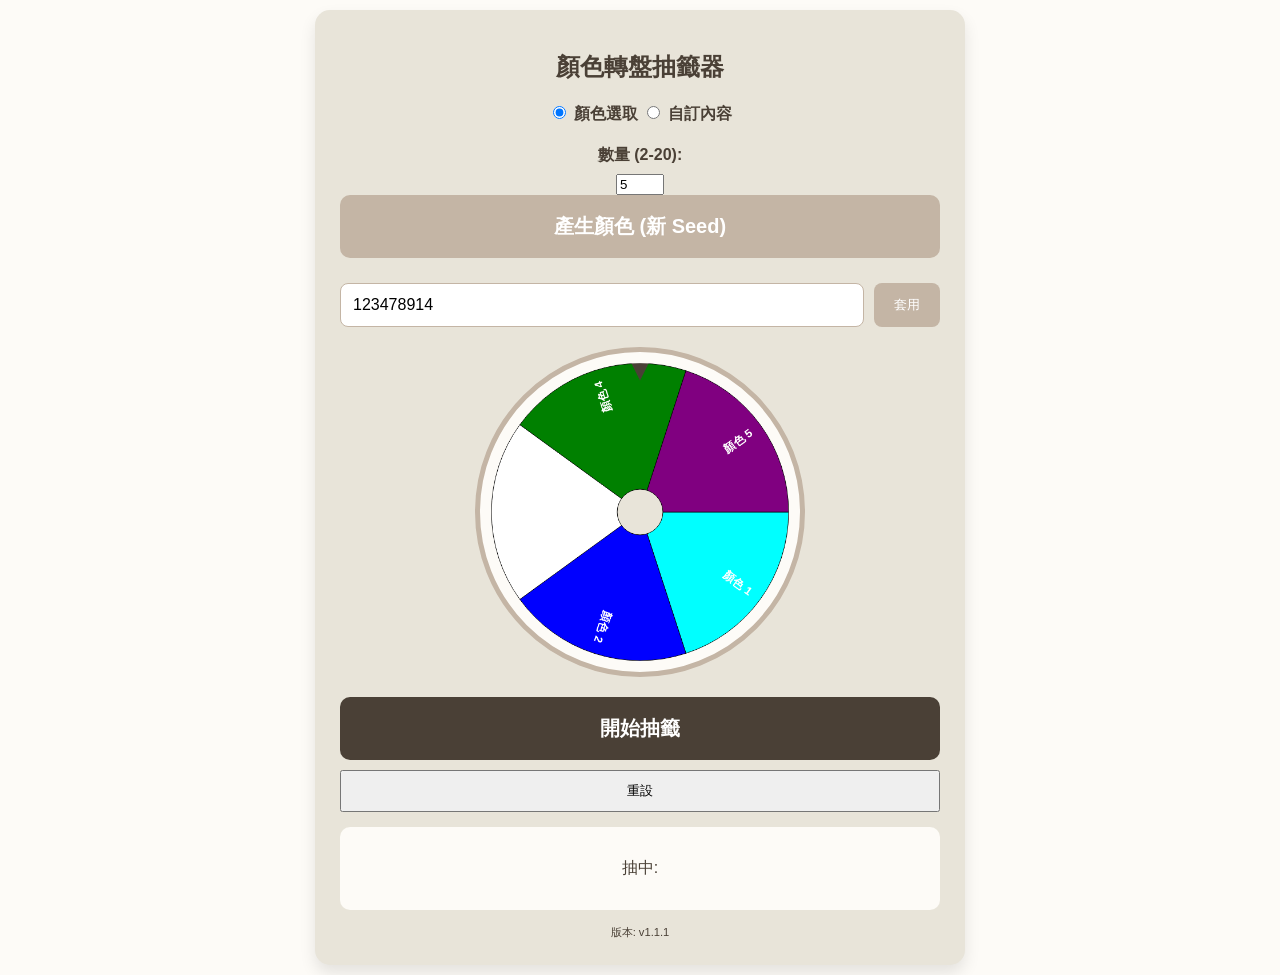
==== commit adc740b0: "Deploy static page" ====
--- a/index.html
+++ b/index.html
@@ -1,4 +1,4 @@
-<!-- Version: v1.0.8 -->
+<!-- Version: v1.1.1 -->
 <!DOCTYPE html>
 <html lang="zh-Hant">
 <head>
@@ -7,15 +7,16 @@
     <title>顏色轉盤抽籤器</title>
     <style>
         body { font-family: 'Segoe UI', Tahoma, sans-serif; display: flex; flex-direction: column; align-items: center; min-height: 100vh; margin: 0; padding: 10px; background-color: #FDFBF7; color: #4A4036; }
-        .container { background-color: #E8E4D9; padding: 25px; border-radius: 15px; box-shadow: 0 8px 16px rgba(0,0,0,0.1); text-align: center; max-width: 500px; width: 100%; }
+        .container { background-color: #E8E4D9; padding: 25px; border-radius: 15px; box-shadow: 0 8px 16px rgba(0,0,0,0.1); text-align: center; max-width: 600px; width: 100%; }
         h1 { font-size: 1.5em; margin-bottom: 20px; }
         .mode-selection { margin-bottom: 20px; }
-        label { display: block; margin-bottom: 8px; font-weight: bold; text-align: left; }
-        textarea { width: 100%; padding: 12px; margin-bottom: 15px; border: 1px solid #C4B5A5; border-radius: 8px; font-sizing: 16px; box-sizing: border-box; }
+        label { display: block; margin-bottom: 8px; font-weight: bold; }
+        textarea { width: 100%; padding: 12px; margin-bottom: 15px; border: 1px solid #C4B5A5; border-radius: 8px; font-size: 16px; box-sizing: border-box; }
         .btn-primary { width: 100%; padding: 18px; font-size: 20px; font-weight: bold; background-color: #C4B5A5; color: white; border: none; border-radius: 10px; cursor: pointer; margin-bottom: 10px; }
         .btn-primary:hover { background-color: #A59685; }
         .seed-controls { margin: 15px 0; display: flex; gap: 10px; }
         .seed-controls input { flex-grow: 1; padding: 12px; border: 1px solid #C4B5A5; border-radius: 8px; font-size: 16px; }
+        .seed-controls button { padding: 12px 20px; background-color: #C4B5A5; color: white; border: none; border-radius: 8px; cursor: pointer; }
         #wheelCanvas { background: #FDFBF7; border: 5px solid #C4B5A5; border-radius: 50%; margin: 20px auto; display: block; width: 320px; height: 320px; }
         #result { margin-top: 15px; padding: 15px; background: #FDFBF7; border-radius: 10px; }
         @media (max-width: 480px) { #wheelCanvas { width: 280px; height: 280px; } }
@@ -43,17 +44,18 @@
         </div>
         <canvas id="wheelCanvas" width="560" height="560"></canvas>
         <button class="btn-primary" style="background-color: #4A4036;" onclick="spinWheel()">開始抽籤</button>
+        <button onclick="resetTool()" style="width:100%; padding: 10px;">重設</button>
         <div id="result">
             <p>抽中: <span id="pickedItem" style="font-weight:bold;"></span></p>
             <p id="colorInfo" style="display:none;">色號: <span id="pickedColorCode"></span></p>
             <div id="pickedColorBlock" style="width: 50px; height: 50px; border-radius: 50%; border:2px solid #4A4036; display:none; margin: 0 auto;"></div>
         </div>
-        <div style="margin-top: 15px; font-size: 0.7em;">版本: v1.0.8</div>
+        <div style="margin-top: 15px; font-size: 0.7em;">版本: v1.1.1</div>
     </div>
     <script>
         const canvas = document.getElementById('wheelCanvas'), ctx = canvas.getContext('2d');
         const colorCountInput = document.getElementById('colorCount'), customItemsTextarea = document.getElementById('customItems');
-        let wheelItems = [], currentRotation = 0, isSpinning = false, currentSeed = localStorage.getItem('lotter…seed') || Math.floor(Math.random() * 1000000000);
+        let wheelItems = [], currentRotation = 0, isSpinning = false, animationId = null, currentSeed = localStorage.getItem('lotter…seed') || Math.floor(Math.random() * 1000000000);
         const SIMILARITY_HUE_THRESHOLD = 25;
 
         function seededRandom(seed) {
@@ -63,7 +65,7 @@
         function updateSeedInputAndState(seed) { currentSeed = seed; document.getElementById('seedInput').value = seed; localStorage.setItem('lotter…seed', seed); }
         function generateAndSetNewSeed() { updateSeedInputAndState(Math.floor(Math.random() * 1000000000) + Date.now()); regenerateColors(); }
         function setSeedAndRegenerate() { updateSeedInputAndState(document.getElementById('seedInput').value.trim() || Math.floor(Math.random() * 1000000000)); regenerateColors(); }
-        function regenerateColors() { if(isSpinning) return; document.getElementById('modeColors').checked ? generateColorsAndDraw(currentSeed) : setCustomItemsAndDraw(currentSeed); }
+        function regenerateColors() { if(!isSpinning) document.getElementById('modeColors').checked ? generateColorsAndDraw(currentSeed) : setCustomItemsAndDraw(currentSeed); }
 
         function hslToHex(h, s, l) {
             l /= 100; const a = s * Math.min(l, 1 - l) / 100;
@@ -88,13 +90,11 @@
                 return (diff > 180 ? 360 - diff : diff) < SIMILARITY_HUE_THRESHOLD;
             });
         }
-
         function generateColors(count, seed) {
             const colors = [], used = new Set(), rng = seededRandom(seed);
             const common = ['#000000', '#FFFFFF', '#FF0000', '#008000', '#0000FF', '#FFFF00', '#808080', '#FFA500', '#800080', '#00FFFF'];
-            let pool = [...common];
-            for (let i = pool.length - 1; i > 0; i--) { const j = Math.floor(rng() * (i + 1)); [pool[i], pool[j]] = [pool[j], pool[i]]; }
-            for (let c of pool) { if (colors.length < count) { colors.push(c); used.add(c); } }
+            for (let i = common.length - 1; i > 0; i--) { const j = Math.floor(rng() * (i + 1)); [common[i], common[j]] = [common[j], common[i]]; }
+            for (let c of common) { if (colors.length < count) { colors.push(c); used.add(c); } }
             while (colors.length < count) {
                 let col; let att = 0;
                 do { col = hslToHex(rng()*360, 70, 60); att++; }
@@ -113,82 +113,85 @@
                 ctx.beginPath(); ctx.moveTo(0, 0); ctx.arc(0, 0, radius, i * angle, (i + 1) * angle);
                 ctx.closePath(); ctx.fillStyle = item.color; ctx.fill(); ctx.stroke();
                 ctx.save(); ctx.rotate(i * angle + angle / 2);
-                ctx.textAlign = 'right'; ctx.fillStyle = '#FFF'; ctx.font = 'bold 18px sans-serif';
+                ctx.textAlign = 'right'; ctx.fillStyle = '#FFF'; ctx.font = 'bold 20px sans-serif';
                 ctx.fillText(item.text, radius - 20, 7); ctx.restore();
             });
             ctx.restore();
             ctx.beginPath(); ctx.arc(centerX, centerY, 40, 0, 2*Math.PI); ctx.fillStyle = '#E8E4D9'; ctx.fill(); ctx.stroke();
-            ctx.beginPath(); ctx.moveTo(centerX-15, 0); ctx.lineTo(centerX+15, 0); ctx.lineTo(centerX, 30); ctx.closePath(); ctx.fillStyle = '#4A4036'; ctx.fill();
+            // Arrow
+            ctx.beginPath(); ctx.moveTo(centerX-15, 20); ctx.lineTo(centerX+15, 20); ctx.lineTo(centerX, 50); ctx.closePath(); ctx.fillStyle = '#4A4036'; ctx.fill();
         }
 
         function spinWheel() {
-            if (isSpinning || wheelItems.length === 0) return;
+            if(isSpinning || wheelItems.length === 0) return;
             isSpinning = true;
+            clearResult();
+            
             const targetIdx = Math.floor(Math.random() * wheelItems.length);
             const angle = 2 * Math.PI / wheelItems.length;
-            const total = currentRotation + (1.5 * Math.PI - (targetIdx * angle + angle/2)) + (8 * 2 * Math.PI);
-            const start = performance.now();
+            const targetCenter = targetIdx * angle + angle / 2;
+            
+            // Calculate delta to align targetCenter with pointer (1.5 * PI)
+            let delta = (1.5 * Math.PI - targetCenter - currentRotation) % (2 * Math.PI);
+            if (delta <= 0) delta += 2 * Math.PI;
+            
+            const startRotation = currentRotation;
+            const totalRotation = startRotation + delta + (5 * 2 * Math.PI);
+            const duration = 3000;
+            const startTime = performance.now();
+
             function animate(now) {
-                const p = Math.min((now - start) / 2500, 1);
-                currentRotation = total * (1 - Math.pow(1 - p, 3));
+                const elapsed = now - startTime;
+                const p = Math.min(elapsed / duration, 1);
+                const ease = 1 - Math.pow(1 - p, 3);
+                currentRotation = startRotation + (totalRotation - startRotation) * ease;
                 drawWheel();
-                if (p < 1) requestAnimationFrame(animate);
+                if(p < 1) animationId = requestAnimationFrame(animate);
                 else {
                     isSpinning = false;
-                    document.getElementById('pickedItem').textContent = wheelItems[targetIdx].text;
-                    document.getElementById('pickedColorCode').textContent = wheelItems[targetIdx].color;
+                    // Determine winner based on FINAL visual rotation
+                    const finalRotation = currentRotation % (2 * Math.PI);
+                    const normalizedAngle = (1.5 * Math.PI - finalRotation) % (2 * Math.PI);
+                    const finalAngle = normalizedAngle < 0 ? normalizedAngle + 2 * Math.PI : normalizedAngle;
+                    const finalIdx = Math.floor(finalAngle / angle);
+                    
+                    const winner = wheelItems[finalIdx % wheelItems.length];
+                    document.getElementById('pickedItem').textContent = winner.text;
+                    document.getElementById('pickedColorCode').textContent = winner.color;
                     document.getElementById('colorInfo').style.display = 'block';
                     const block = document.getElementById('pickedColorBlock');
-                    block.style.backgroundColor = wheelItems[targetIdx].color;
+                    block.style.backgroundColor = winner.color;
                     block.style.display = 'inline-block';
                 }
             }
-            requestAnimationFrame(animate);
+            animationId = requestAnimationFrame(animate);
         }
 
         function switchMode() {
             const isColors = document.getElementById('modeColors').checked;
             document.getElementById('colors-mode-controls').style.display = isColors ? 'block' : 'none';
             document.getElementById('custom-mode-controls').style.display = isColors ? 'none' : 'block';
-            if (isColors) {
-                if (!currentSeed) generateAndSetNewSeed();
-                else generateColorsAndDraw(currentSeed);
-            } else {
-                setCustomItemsAndDraw(currentSeed);
-            }
+            if (isColors) { if (!currentSeed) generateAndSetNewSeed(); else generateColorsAndDraw(currentSeed); }
+            else setCustomItemsAndDraw(currentSeed);
         }
 
         function generateColorsAndDraw(seed) {
-            const count = parseInt(document.getElementById('colorCount').value, 10);
+            const count = parseInt(colorCountInput.value, 10);
             const colors = generateColors(count, seed);
-            wheelItems = colors.map((c) => ({ text: `顏色 ${colors.indexOf(c)+1}`, color: c }));
+            wheelItems = colors.map((c, i) => ({ text: `顏色 ${i + 1}`, color: c }));
             currentRotation = 0; drawWheel(); clearResult();
         }
 
-        function setCustomItemsAndDraw(seed) {
+        function setCustomItemsAndDraw() {
             const items = customItemsTextarea.value.split('\n').filter(i => i.trim());
-            const colors = generateColors(items.length, seed);
+            const colors = generateColors(items.length, currentSeed);
             wheelItems = items.map((t, i) => ({ text: t, color: colors[i] }));
             currentRotation = 0; drawWheel(); clearResult();
         }
 
-        function resetTool() {
-            updateSeedInputAndState(generateTrulyRandomSeed());
-            switchMode();
-        }
-
-        function clearResult() {
-            document.getElementById('pickedItem').textContent = '';
-            document.getElementById('pickedColorCode').textContent = '';
-            document.getElementById('colorInfo').style.display = 'none';
-            document.getElementById('pickedColorBlock').style.display = 'none';
-        }
-
-        window.onload = () => {
-            const s = localStorage.getItem('lotter…seed');
-            updateSeedInputAndState(s ? (isNaN(parseFloat(s)) ? s : parseFloat(s)) : Math.floor(Math.random() * 1000000000));
-            switchMode();
-        };
+        function resetTool() { updateSeedInputAndState(Math.floor(Math.random() * 1000000000)); switchMode(); }
+        function clearResult() { document.getElementById('pickedItem').textContent = ''; document.getElementById('pickedColorCode').textContent = ''; document.getElementById('pickedColorBlock').style.display = 'none'; document.getElementById('colorInfo').style.display = 'none'; }
+        window.onload = () => { const s = localStorage.getItem('lotter…seed'); updateSeedInputAndState(s ? (isNaN(parseFloat(s)) ? s : parseFloat(s)) : Math.floor(Math.random() * 1000000000)); switchMode(); };
     </script>
 </body>
 </html>
